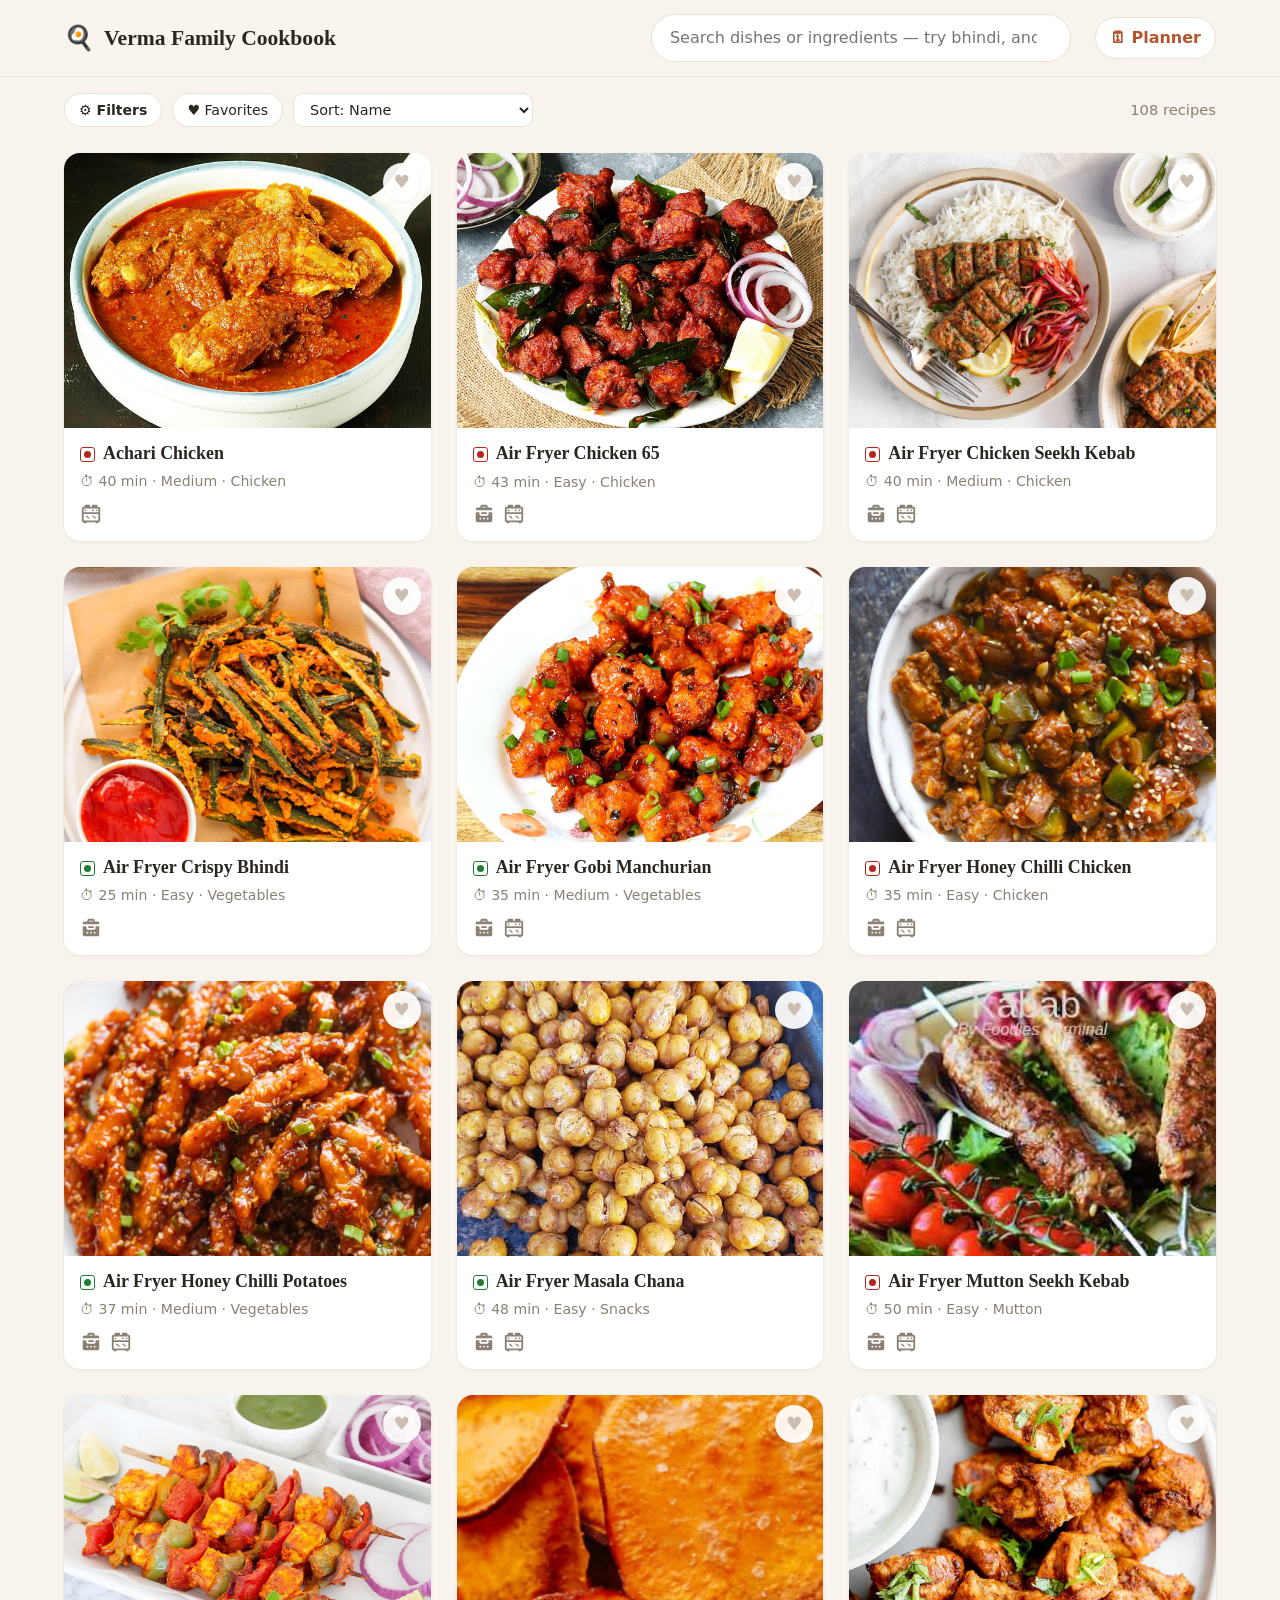
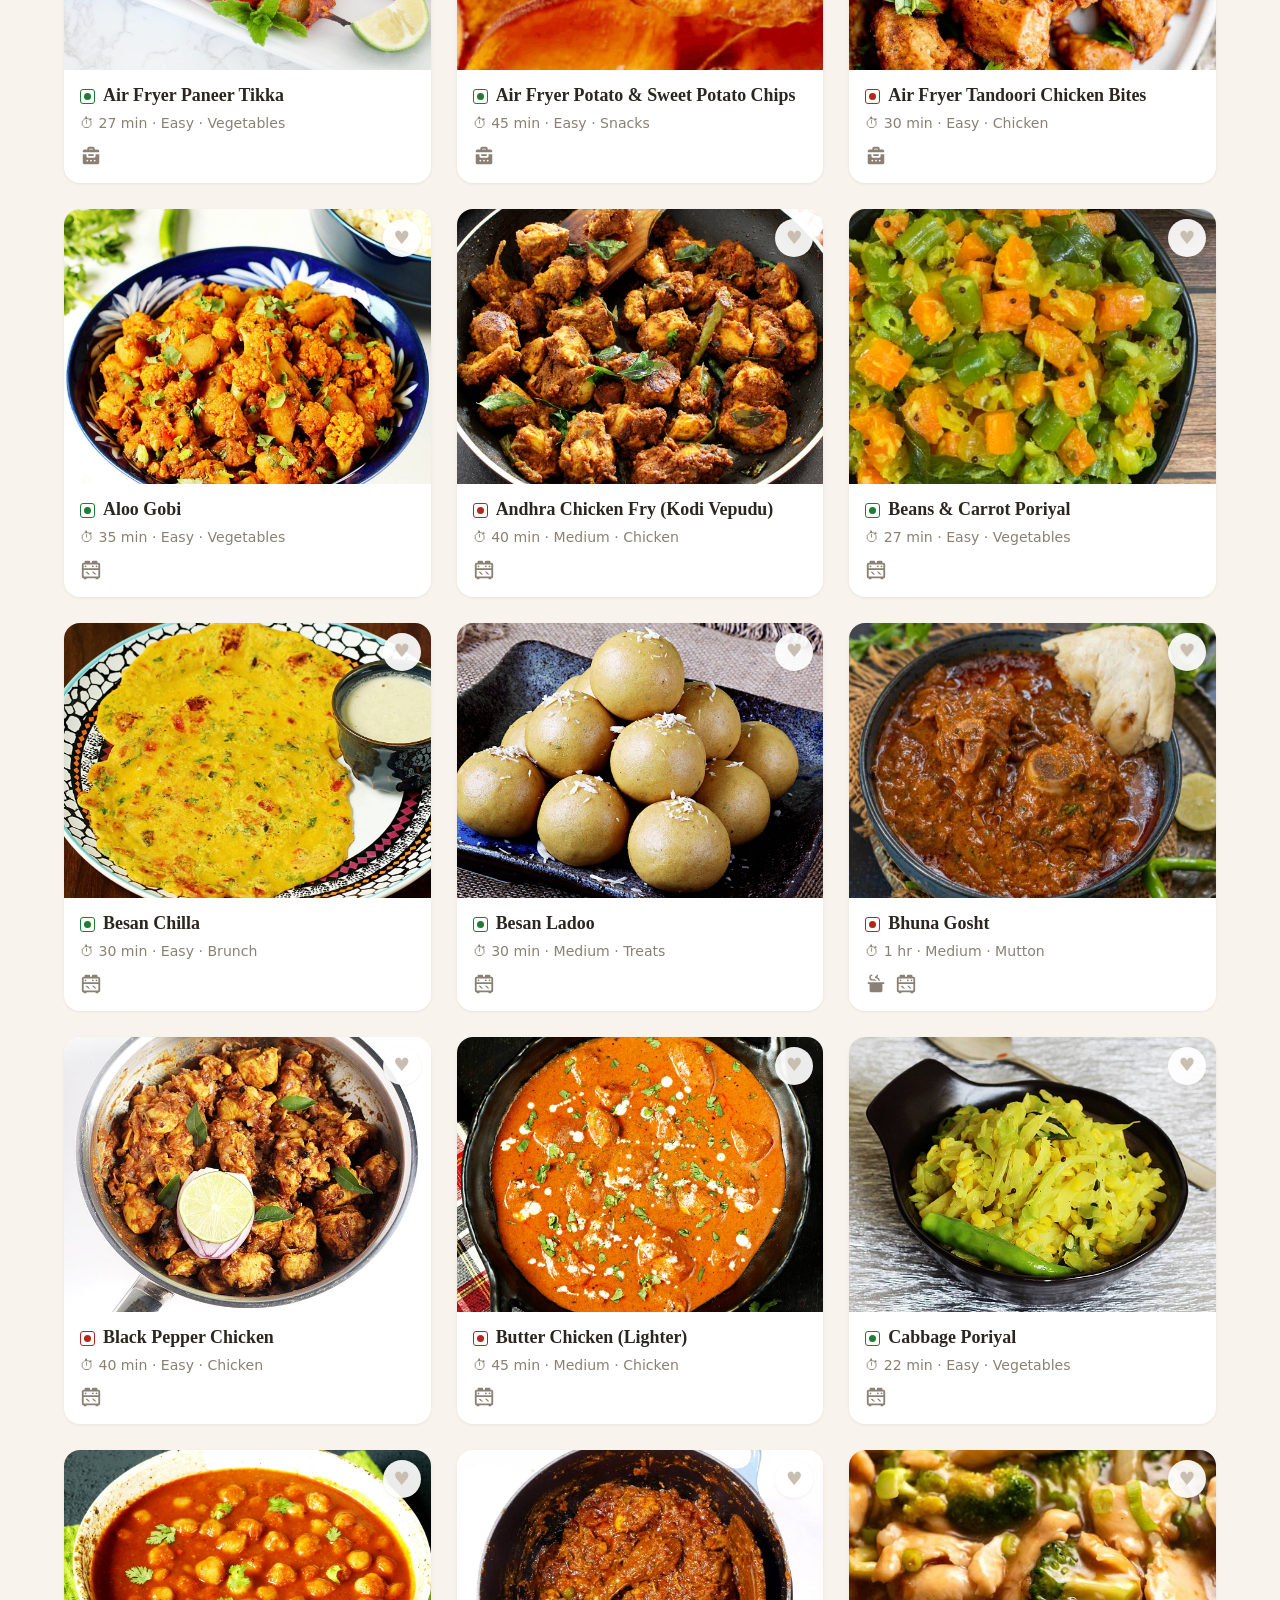
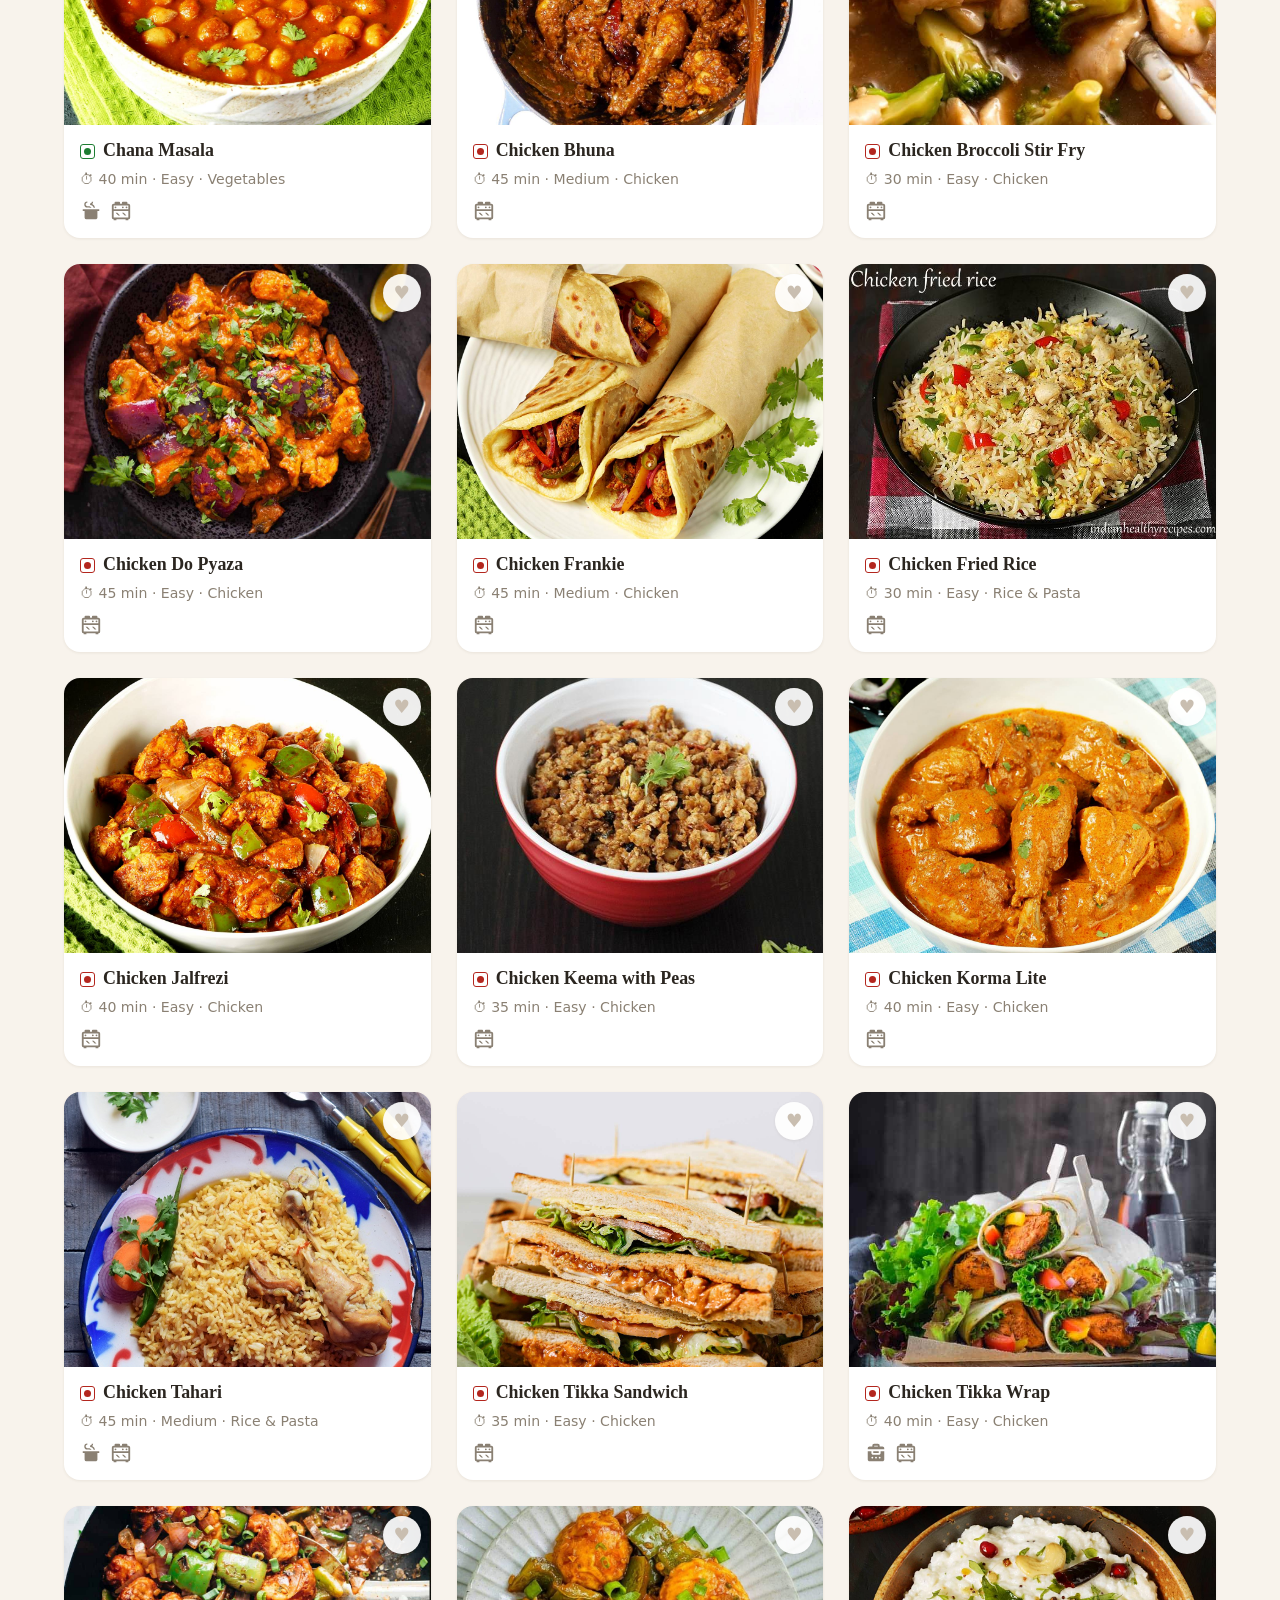
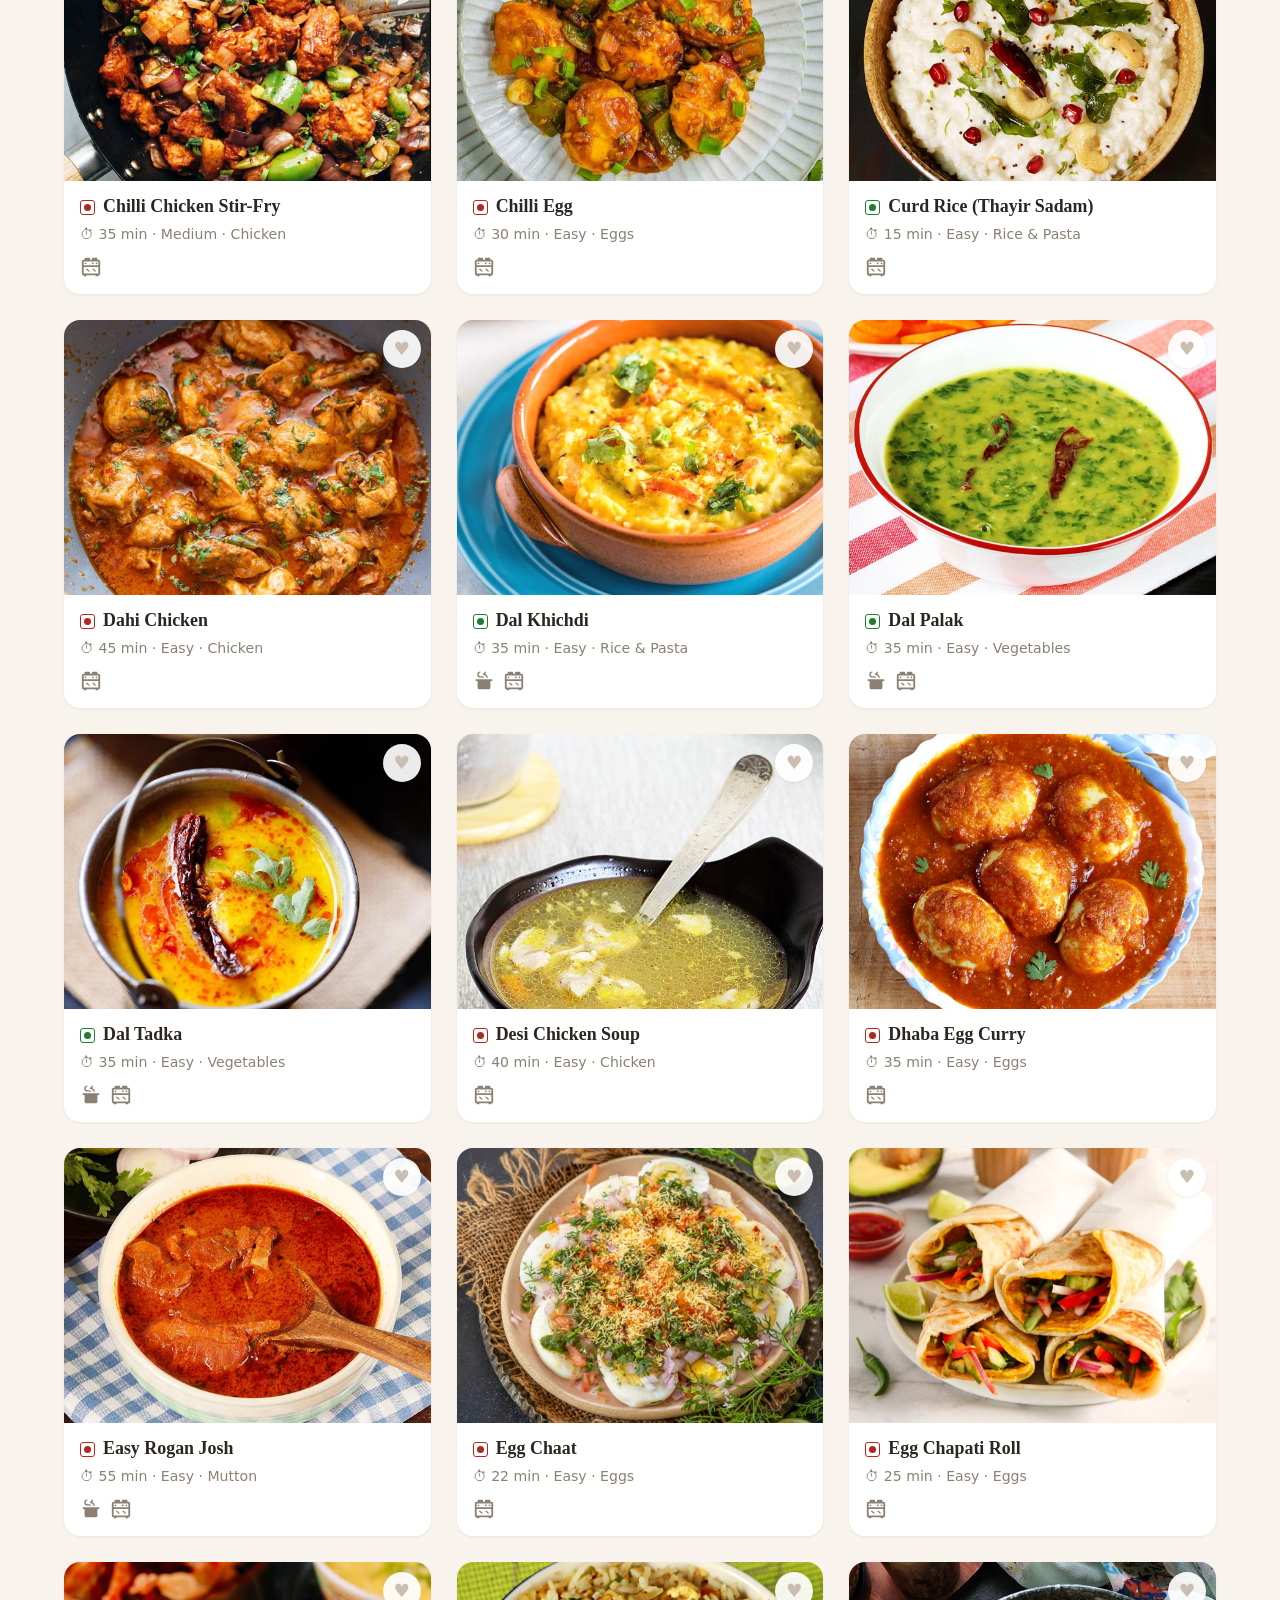
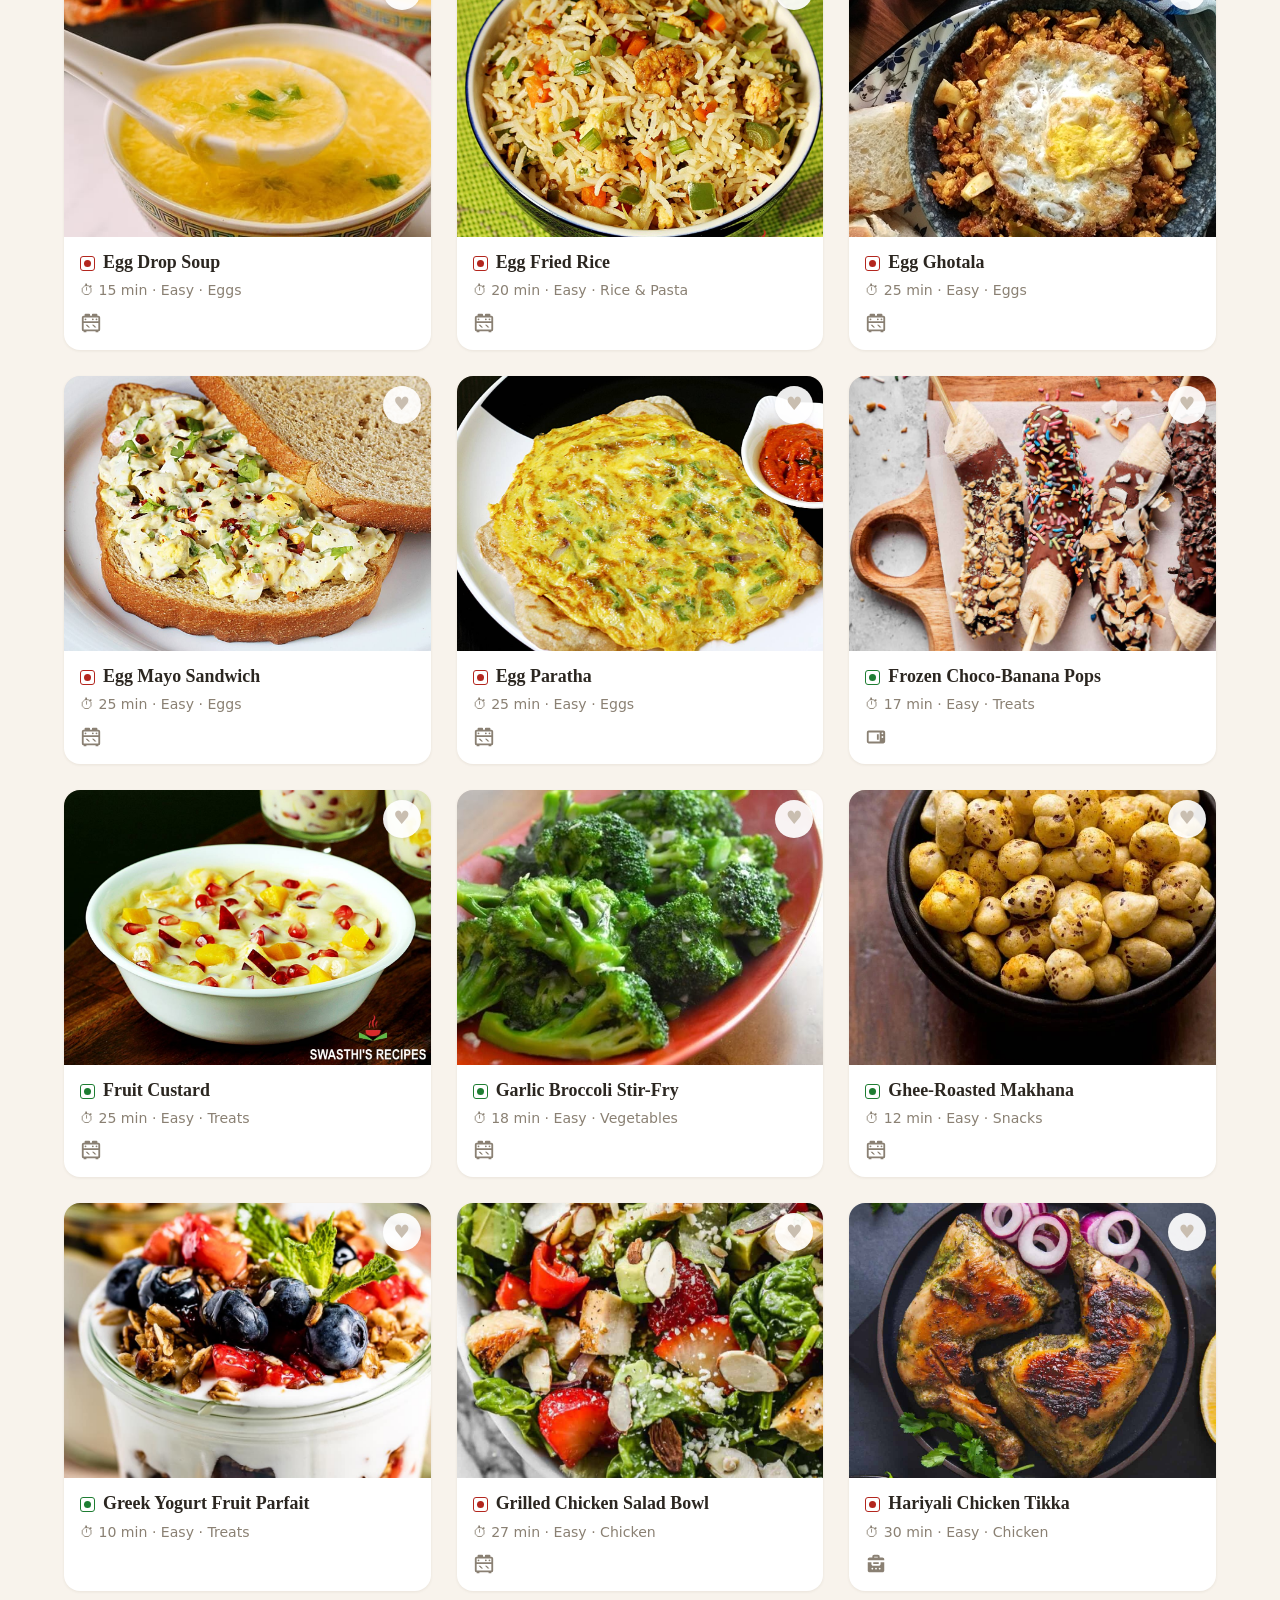
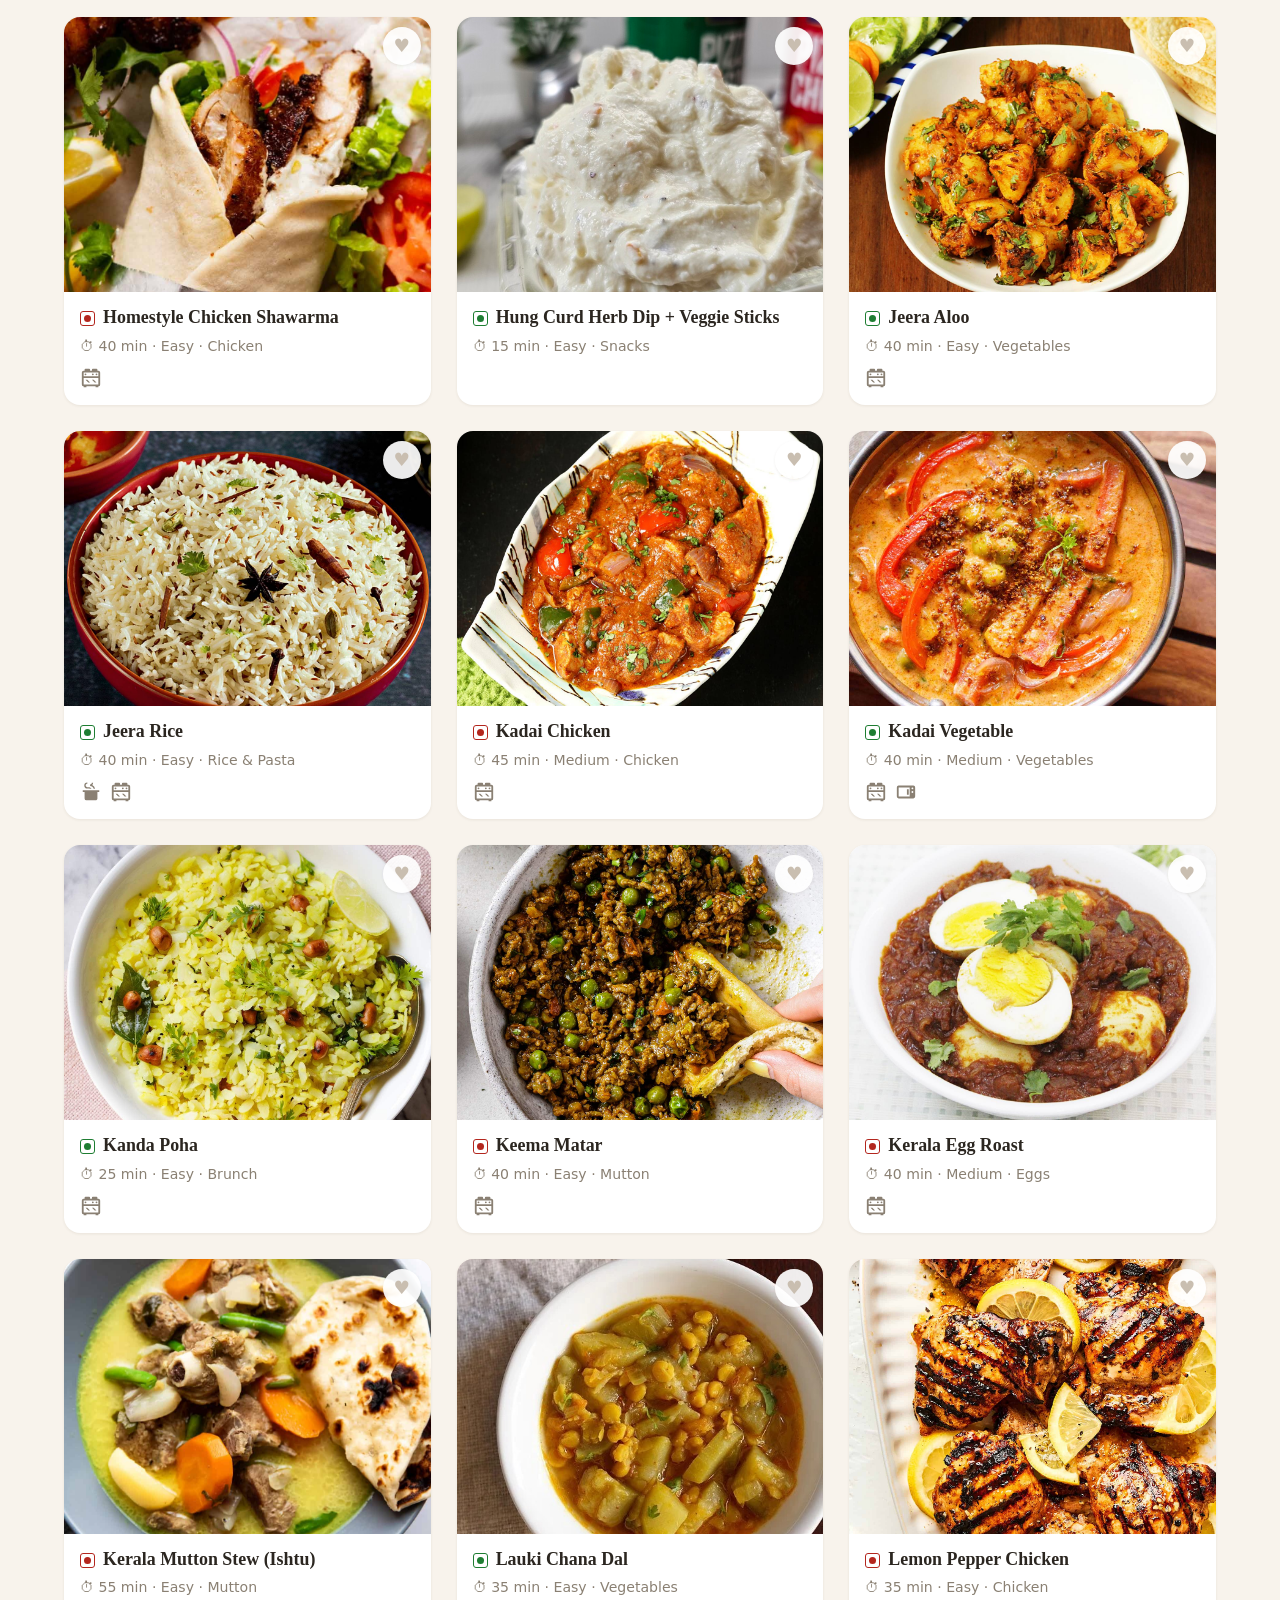
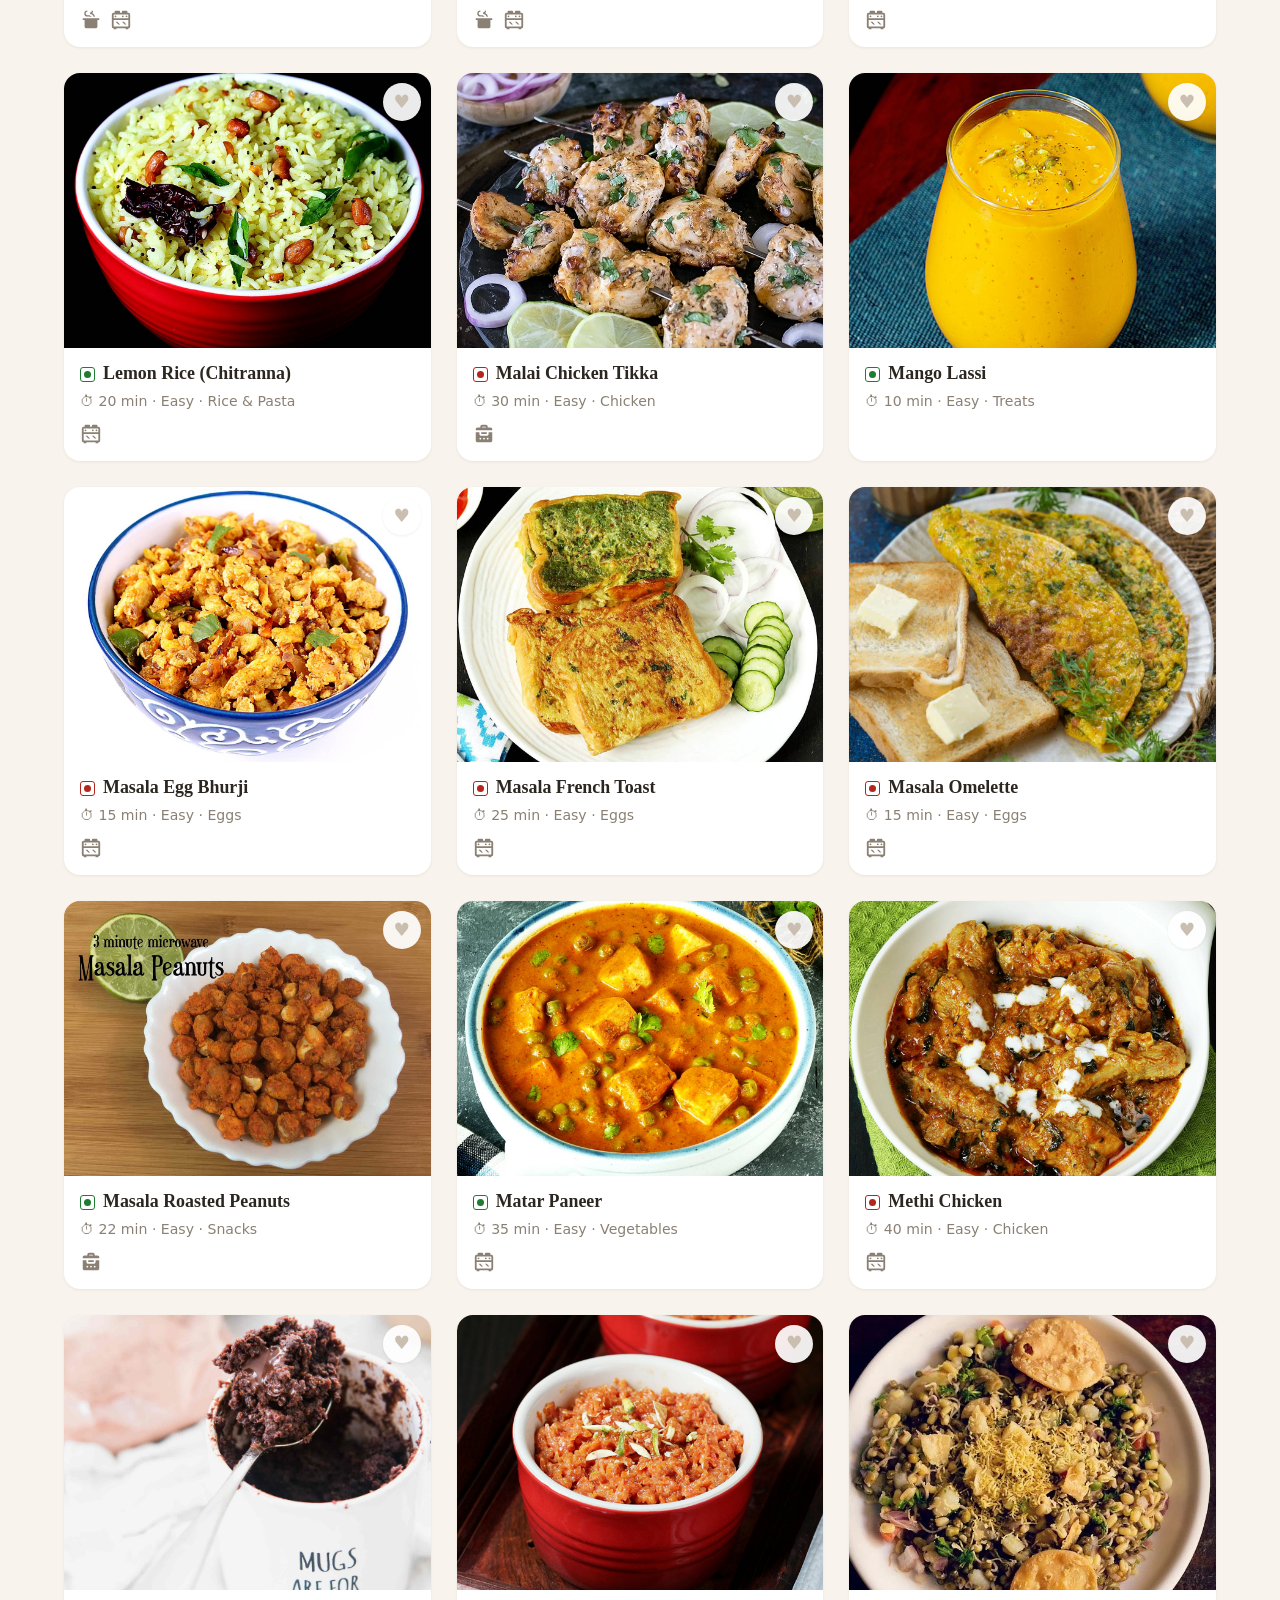
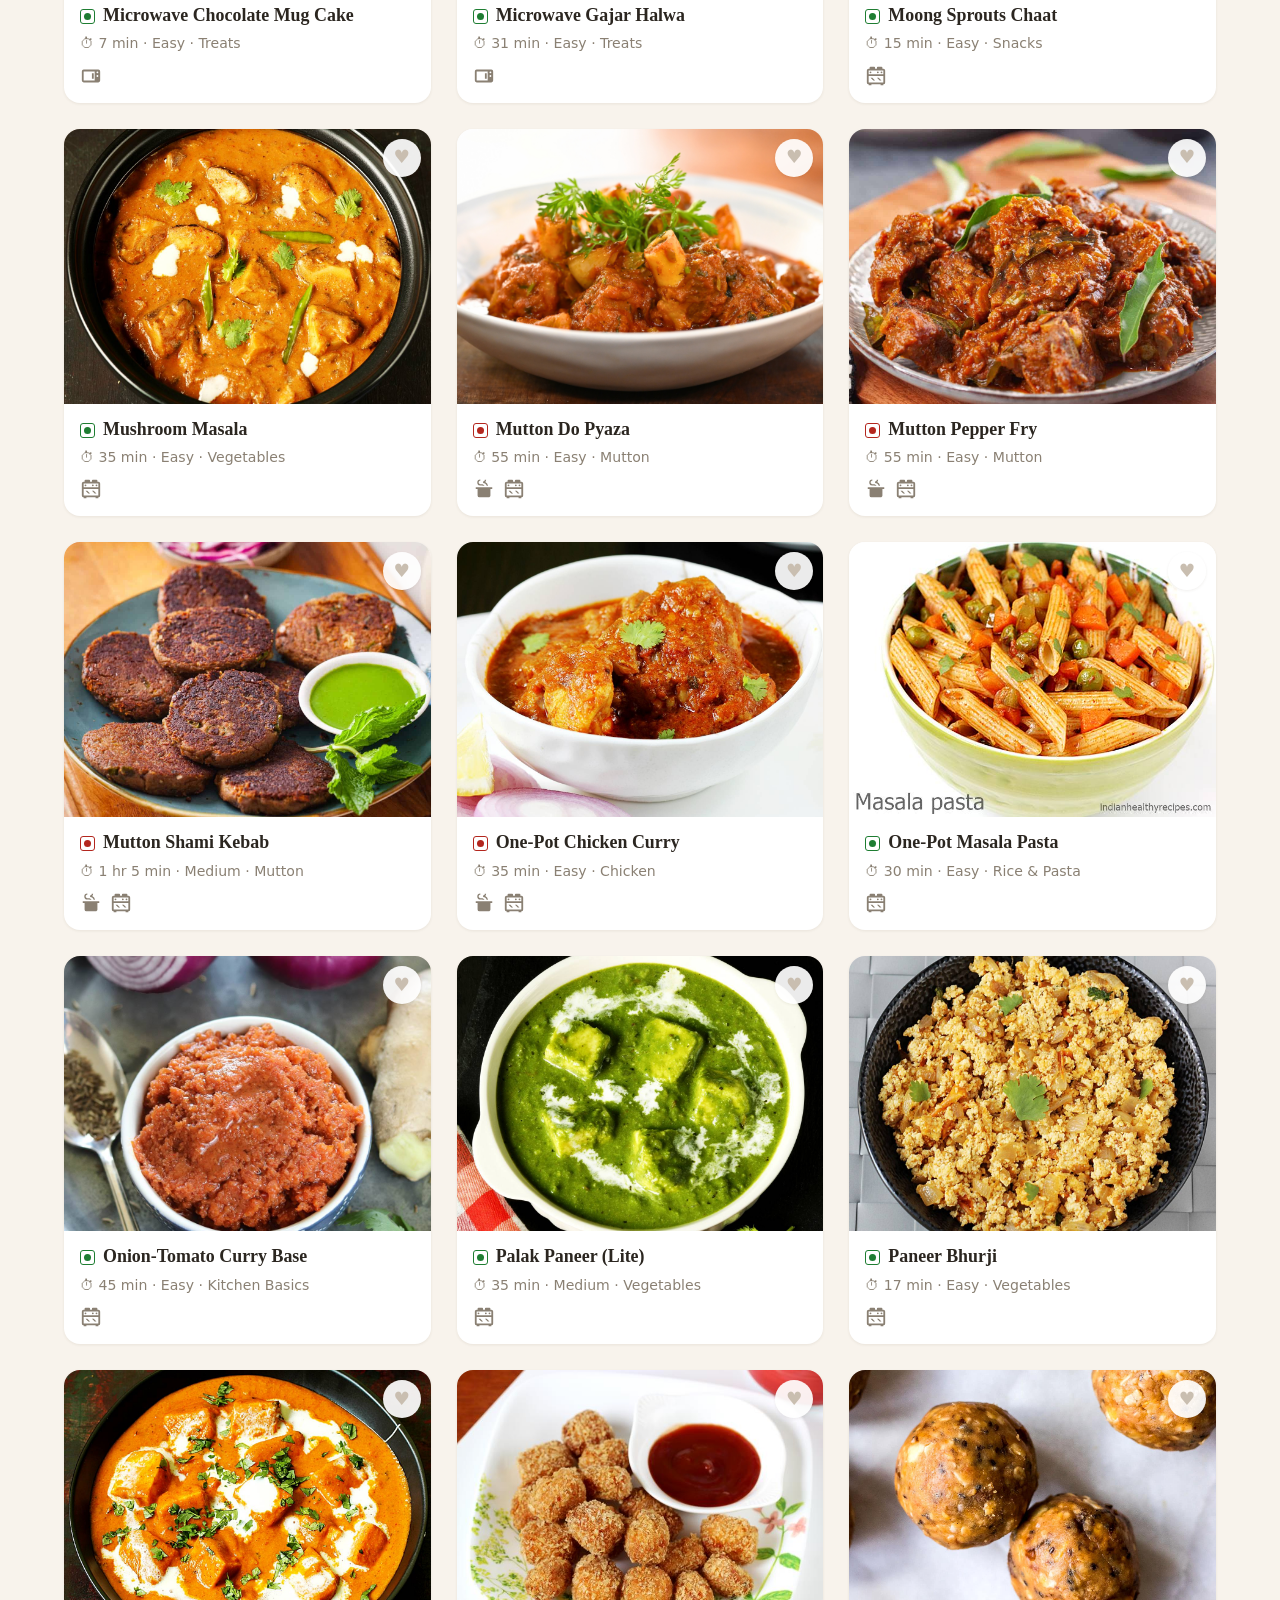
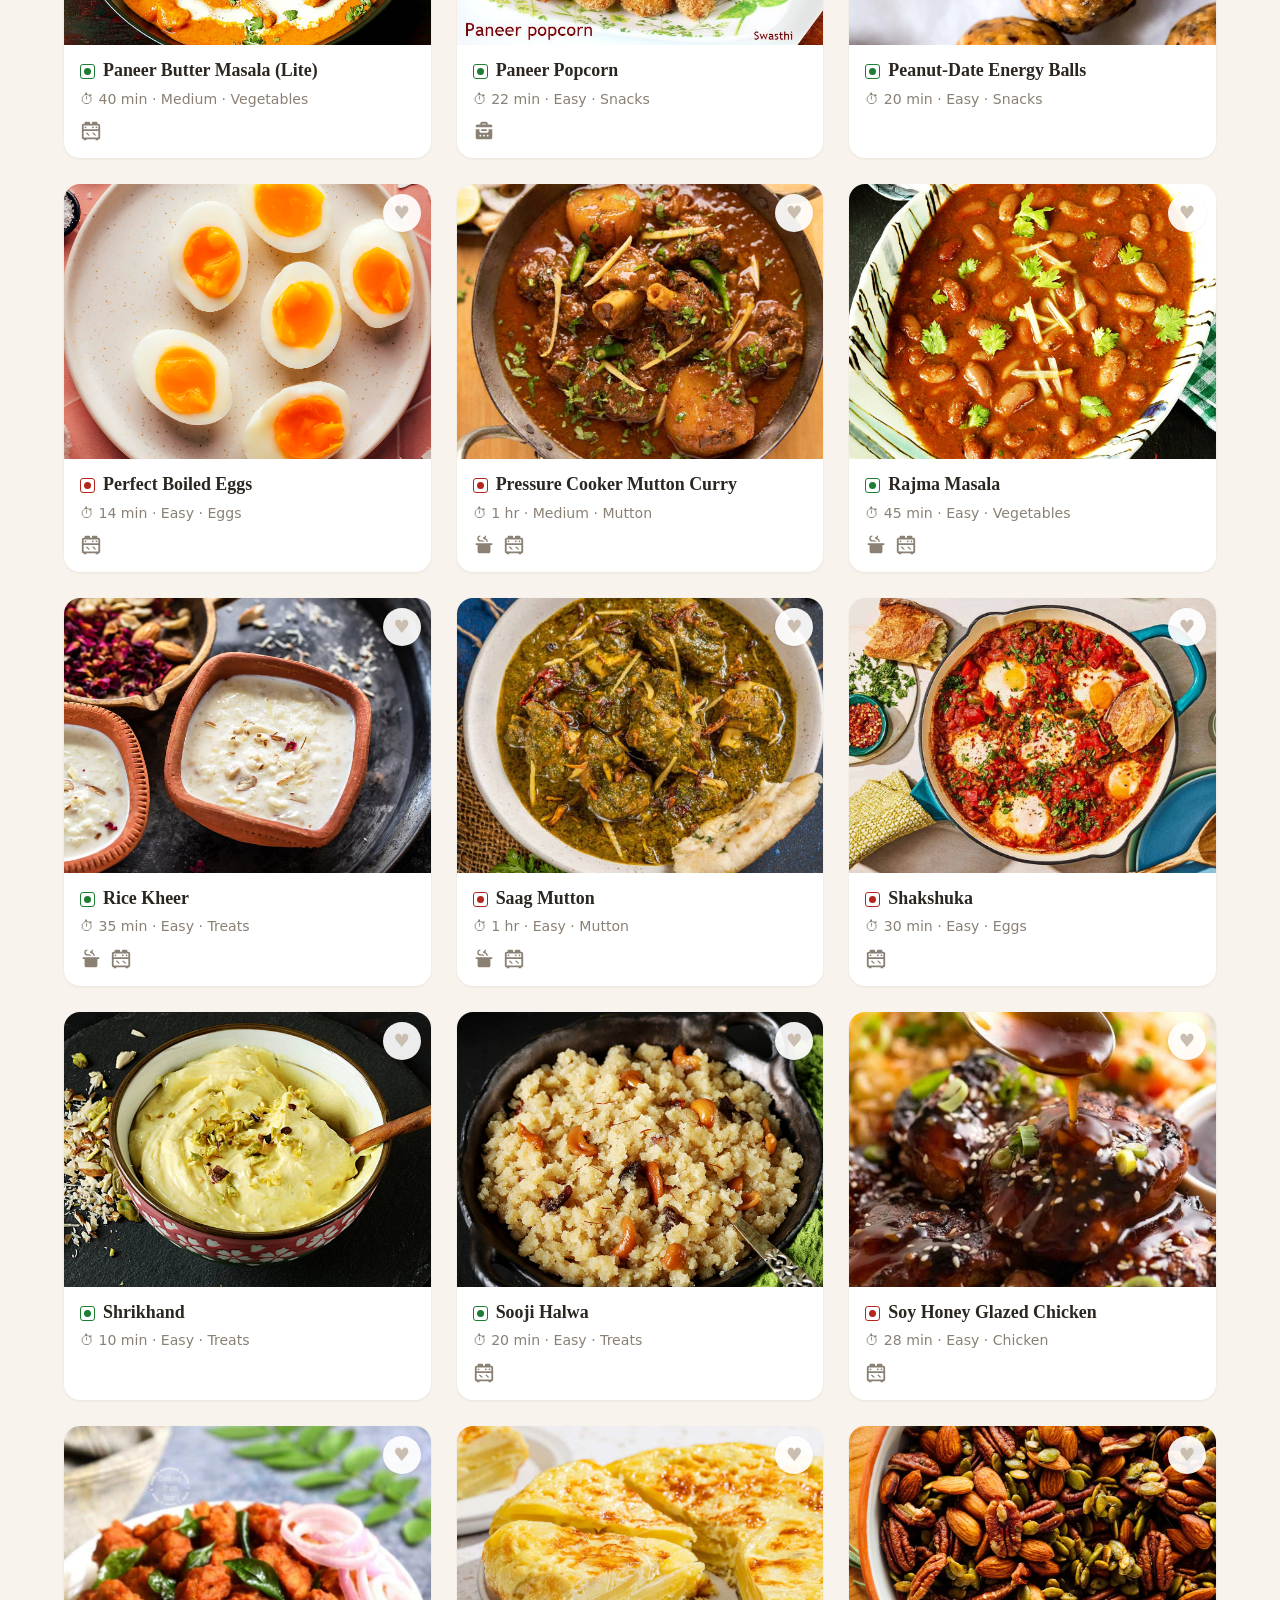
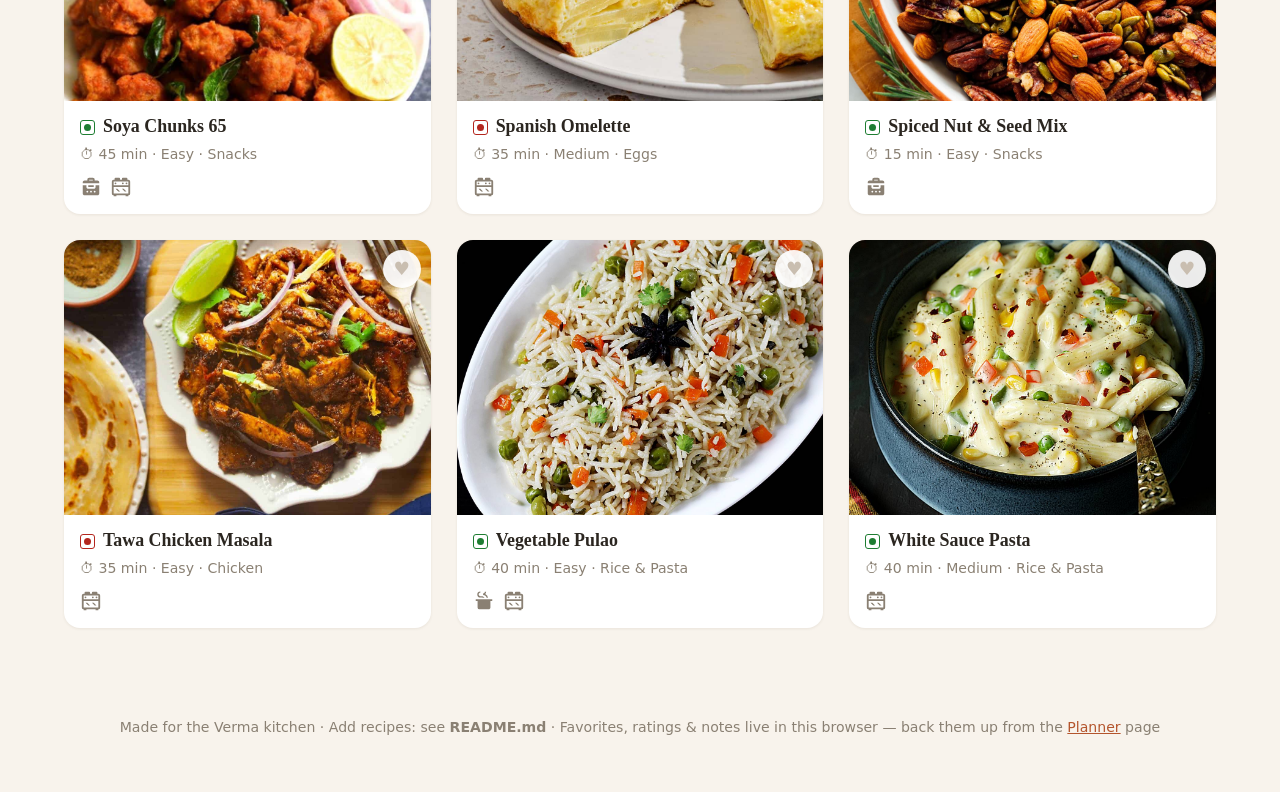
==== index.html @ df18ee06 "Initial commit" ====
<!DOCTYPE html>
<html lang="en">
<head>
<meta charset="utf-8">
<meta name="viewport" content="width=device-width, initial-scale=1">
<title>Verma Family Cookbook</title>
<link rel="icon" type="image/svg+xml" href="images/favicon.svg">
<link rel="stylesheet" href="css/style.css">
</head>
<body>

<header class="site-header">
  <div class="header-inner container">
    <a class="brand" href="index.html"><span class="brand-mark">🍳</span><span>Verma Family Cookbook</span></a>
    <div class="search-wrap">
      <input id="search" type="search" placeholder="Search dishes or ingredients — try bhindi, anda, paneer…" autocomplete="off" aria-label="Search recipes and ingredients">
    </div>
    <a class="nav-link" href="planner.html">🗓 Planner</a>
  </div>
</header>

<main class="container">
  <div class="toolbar">
    <button id="filter-toggle" class="chip filter-toggle" aria-expanded="false">⚙ Filters<span id="filter-badge" class="badge" hidden></span></button>
    <label class="fav-only chip"><input type="checkbox" id="fav-only"> ♥ Favorites</label>
    <select id="sort" aria-label="Sort recipes">
      <option value="name">Sort: Name</option>
      <option value="time">Sort: Quickest first</option>
      <option value="rating">Sort: My rating</option>
      <option value="rotation">Sort: Not cooked in a while</option>
    </select>
    <p id="result-count" class="result-count"></p>
  </div>

  <section id="filters" class="filters" aria-label="Filters" hidden></section>

  <section id="grid" class="grid" aria-live="polite"></section>
  <p id="empty" class="empty" hidden>No recipes match. <button id="clear-filters" class="link-btn">Clear everything</button></p>
</main>

<footer class="site-footer container">
  <p>Made for the Verma kitchen · Add recipes: see <strong>README.md</strong> · Favorites, ratings &amp; notes live in this browser — back them up from the <a href="planner.html">Planner</a> page</p>
</footer>

<script src="js/util.js"></script>
<script src="js/store.js"></script>
<script src="recipes/manifest.js"></script>
<script src="js/loader.js"></script>
<script src="js/app.js"></script>
</body>
</html>
---- css/style.css ----
/* ============ Verma Family Cookbook ============ */
:root {
  --bg: #f8f3ec;
  --surface: #ffffff;
  --ink: #2b2620;
  --muted: #8a8073;
  --accent: #b4552d;
  --accent-dark: #93441f;
  --accent-soft: #f6e4d8;
  --border: #e9e1d5;
  --veg: #1e7d32;
  --nonveg: #b3261e;
  --gold: #e8a33d;
  --radius: 16px;
  --shadow: 0 1px 3px rgba(60, 45, 25, 0.08);
  --shadow-lift: 0 10px 24px rgba(60, 45, 25, 0.14);
  --serif: Georgia, "Times New Roman", serif;
  --sans: "Segoe UI", system-ui, -apple-system, sans-serif;
}

* { box-sizing: border-box; }
[hidden] { display: none !important; }
html { scroll-behavior: smooth; }
body {
  margin: 0;
  background: var(--bg);
  color: var(--ink);
  font-family: var(--sans);
  font-size: 16px;
  line-height: 1.6;
}
img { max-width: 100%; display: block; }
a { color: var(--accent); }
button { font: inherit; cursor: pointer; }
h1, h2, h3 { font-family: var(--serif); line-height: 1.25; margin: 0; }

.container { max-width: 1200px; margin: 0 auto; padding: 0 24px; }

/* ---------- Header ---------- */
.site-header {
  position: sticky; top: 0; z-index: 20;
  background: rgba(248, 243, 236, 0.94);
  backdrop-filter: blur(6px);
  border-bottom: 1px solid var(--border);
}
.header-inner {
  display: flex; align-items: center; gap: 24px;
  padding-top: 14px; padding-bottom: 14px;
}
.brand {
  display: flex; align-items: center; gap: 10px;
  font-family: var(--serif); font-size: 1.35rem; font-weight: 700;
  color: var(--ink); text-decoration: none; white-space: nowrap;
}
.brand-mark { font-size: 1.5rem; }
.search-wrap { flex: 1; display: flex; justify-content: flex-end; }
#search {
  width: min(420px, 100%);
  padding: 10px 18px;
  border: 1px solid var(--border);
  border-radius: 999px;
  background: var(--surface);
  font: inherit; color: var(--ink);
}
#search:focus { outline: 2px solid var(--accent); outline-offset: 1px; border-color: transparent; }
.back-link { text-decoration: none; font-weight: 600; }
.back-link:hover { text-decoration: underline; }
.header-links { margin-left: auto; display: flex; align-items: center; gap: 18px; }
.nav-link {
  text-decoration: none; font-weight: 600; white-space: nowrap;
  padding: 7px 14px; border: 1px solid var(--border); border-radius: 999px; background: var(--surface);
}
.nav-link:hover { border-color: var(--accent); }

/* ---------- Filters ---------- */
.filters { display: grid; gap: 12px; }
.filter-group { display: flex; align-items: baseline; gap: 12px; flex-wrap: wrap; }
.filter-label {
  min-width: 84px;
  font-size: 0.78rem; font-weight: 700; letter-spacing: 0.06em;
  text-transform: uppercase; color: var(--muted);
}
.chips { display: flex; flex-wrap: wrap; gap: 8px; }
.chip {
  display: inline-flex; align-items: center; gap: 6px;
  padding: 5px 14px;
  border: 1px solid var(--border);
  border-radius: 999px;
  background: var(--surface);
  color: var(--ink);
  font-size: 0.88rem;
  transition: background 0.15s, border-color 0.15s;
  user-select: none;
}
.chip:hover { border-color: var(--accent); }
.chip.active, .fav-only:has(input:checked) {
  background: var(--accent); border-color: var(--accent); color: #fff;
}
.chip:focus-visible { outline: 2px solid var(--accent-dark); outline-offset: 2px; }
.filters-clear { margin-left: 96px; }
.link-btn {
  background: none; border: none; padding: 0;
  color: var(--accent); font-weight: 600; text-decoration: underline;
}

/* ---------- Toolbar ---------- */
.toolbar {
  display: flex; align-items: center;
  gap: 10px; flex-wrap: wrap;
  padding: 16px 0 8px;
}
.result-count { margin: 0 0 0 auto; color: var(--muted); font-size: 0.92rem; }
.filter-toggle { font-weight: 600; }
.badge {
  display: inline-flex; align-items: center; justify-content: center;
  min-width: 20px; height: 20px; padding: 0 6px; margin-left: 7px;
  border-radius: 999px; background: var(--accent); color: #fff;
  font-size: 0.75rem; font-weight: 700;
}
.chip.filter-toggle .badge { background: #fff; color: var(--accent); }
.filters { background: var(--surface); border: 1px solid var(--border); border-radius: var(--radius); padding: 16px 18px 10px; margin-bottom: 6px; }
.fav-only { cursor: pointer; }
.fav-only input { position: absolute; opacity: 0; pointer-events: none; }
#sort {
  padding: 7px 12px;
  border: 1px solid var(--border); border-radius: 10px;
  background: var(--surface); color: var(--ink); font: inherit; font-size: 0.9rem;
}

/* ---------- Recipe grid ---------- */
.grid {
  display: grid;
  grid-template-columns: repeat(auto-fill, minmax(270px, 1fr));
  gap: 26px;
  padding: 18px 0 48px;
}
.card {
  position: relative;
  background: var(--surface);
  border-radius: var(--radius);
  box-shadow: var(--shadow);
  overflow: hidden;
  transition: transform 0.18s ease, box-shadow 0.18s ease;
}
.card:hover { transform: translateY(-4px); box-shadow: var(--shadow-lift); }
.card-link { color: inherit; text-decoration: none; display: block; }
.card-media { aspect-ratio: 4 / 3; background: var(--accent-soft); }
.card-media img { width: 100%; height: 100%; object-fit: cover; }
.card-body { padding: 14px 16px 16px; }
.card-top { display: flex; align-items: flex-start; gap: 8px; }
.card-top h3 { font-size: 1.12rem; }
.card-meta { margin: 6px 0 0; color: var(--muted); font-size: 0.88rem; }
.card-stars { margin: 4px 0 0; color: var(--gold); font-size: 0.95rem; letter-spacing: 2px; }
.card-equip { margin: 10px 0 0; display: flex; gap: 8px; align-items: center; color: var(--muted); }

.equip { display: inline-flex; width: 22px; height: 22px; }
.equip svg { width: 100%; height: 100%; }
.equip-text {
  width: auto; height: auto;
  font-size: 0.75rem; border: 1px solid var(--border);
  border-radius: 999px; padding: 1px 8px;
}

/* veg / non-veg marker (Indian convention: square with a dot) */
.diet {
  flex: none;
  width: 15px; height: 15px; margin-top: 5px;
  border: 1.6px solid var(--veg); border-radius: 3px;
  display: inline-flex; align-items: center; justify-content: center;
}
.diet::after { content: ""; width: 7px; height: 7px; border-radius: 50%; background: var(--veg); }
.diet.nonveg { border-color: var(--nonveg); }
.diet.nonveg::after { background: var(--nonveg); }

.fav-btn {
  position: absolute; top: 10px; right: 10px;
  width: 38px; height: 38px;
  border: none; border-radius: 50%;
  background: rgba(255, 255, 255, 0.92);
  box-shadow: var(--shadow);
  color: #c9beb0; font-size: 1.15rem; line-height: 1;
  transition: transform 0.12s, color 0.12s;
}
.fav-btn:hover { transform: scale(1.12); color: var(--nonveg); }
.fav-btn.active { color: var(--nonveg); }

.empty { text-align: center; color: var(--muted); padding: 60px 0; font-size: 1.05rem; }

/* ---------- Recipe page ---------- */
.recipe-page { padding-top: 30px; padding-bottom: 60px; }

.recipe-hero {
  display: grid; grid-template-columns: minmax(0, 5fr) minmax(0, 4fr);
  gap: 34px; align-items: start;
}
.recipe-hero-media {
  border-radius: var(--radius); overflow: hidden;
  box-shadow: var(--shadow-lift); aspect-ratio: 4 / 3; background: var(--accent-soft);
}
.recipe-hero-media img { width: 100%; height: 100%; object-fit: cover; }

.recipe-head .crumbs { color: var(--muted); font-size: 0.85rem; text-transform: uppercase; letter-spacing: 0.08em; margin: 0 0 8px; }
.recipe-title-row { display: flex; align-items: flex-start; gap: 12px; }
.recipe-title-row h1 { font-size: 2rem; flex: 1; }
.recipe-title-row .diet { margin-top: 12px; }
.recipe-head .desc { color: var(--muted); margin: 12px 0 0; font-size: 1.02rem; }

.recipe-actions { display: flex; align-items: center; gap: 18px; margin-top: 18px; flex-wrap: wrap; }
.fav-toggle {
  display: inline-flex; align-items: center; gap: 8px;
  padding: 8px 18px;
  border: 1px solid var(--border); border-radius: 999px;
  background: var(--surface); font-weight: 600;
}
.fav-toggle.active { background: var(--accent); border-color: var(--accent); color: #fff; }
.rate-box { display: flex; align-items: center; gap: 6px; }
.rate-box .rate-label { color: var(--muted); font-size: 0.9rem; }
.star-btn {
  background: none; border: none; padding: 2px;
  font-size: 1.5rem; color: #d8cfc0; transition: color 0.1s, transform 0.1s;
}
.star-btn.filled { color: var(--gold); }
.star-btn:hover { transform: scale(1.15); }

.stat-grid {
  display: grid; grid-template-columns: repeat(auto-fill, minmax(110px, 1fr));
  gap: 10px; margin-top: 22px;
}
.stat {
  background: var(--surface); border: 1px solid var(--border);
  border-radius: 12px; padding: 10px 12px;
}
.stat .k { font-size: 0.72rem; font-weight: 700; letter-spacing: 0.06em; text-transform: uppercase; color: var(--muted); }
.stat .v { font-weight: 600; margin-top: 2px; }
.stat .v.gold { color: var(--gold); letter-spacing: 1px; }

.equip-row { display: flex; gap: 10px; align-items: center; margin-top: 16px; color: var(--muted); flex-wrap: wrap; }
.equip-row .equip { width: 26px; height: 26px; }
.equip-row .equip-name { font-size: 0.9rem; margin-right: 8px; }

/* recipe body sections */
.recipe-body { max-width: 780px; margin-top: 44px; }
.recipe-section { margin-bottom: 38px; }
.recipe-section h2 {
  font-size: 1.35rem; margin-bottom: 14px; padding-bottom: 8px;
  border-bottom: 3px solid var(--accent-soft);
  display: inline-block;
}
.recipe-section ul { margin: 0; padding-left: 22px; }
.recipe-section li { margin-bottom: 7px; }

.steps { list-style: none; margin: 0; padding: 0; counter-reset: step; }
.steps li {
  counter-increment: step;
  position: relative;
  padding: 0 0 18px 52px;
  margin: 0;
}
.steps li::before {
  content: counter(step);
  position: absolute; left: 0; top: 0;
  width: 34px; height: 34px;
  border-radius: 50%;
  background: var(--accent-soft); color: var(--accent-dark);
  font-weight: 700; font-family: var(--serif);
  display: flex; align-items: center; justify-content: center;
}

.info-pair { display: grid; grid-template-columns: 1fr 1fr; gap: 20px; }
.info-card {
  background: var(--surface); border: 1px solid var(--border);
  border-radius: var(--radius); padding: 16px 20px;
}
.info-card h3 { font-size: 1.02rem; margin-bottom: 6px; }
.info-card p { margin: 0; color: var(--muted); font-size: 0.95rem; }

.chef-notes {
  background: var(--accent-soft); border-radius: var(--radius);
  padding: 16px 20px; font-size: 0.97rem;
}

/* personal notes */
#personal-note {
  width: 100%; min-height: 110px; resize: vertical;
  padding: 14px 16px;
  border: 1px solid var(--border); border-radius: var(--radius);
  background: #fffdf8; font: inherit; color: var(--ink);
}
#personal-note:focus { outline: 2px solid var(--accent); border-color: transparent; }
.note-hint { color: var(--muted); font-size: 0.85rem; margin-top: 6px; }
.note-hint .saved { color: var(--veg); font-weight: 600; opacity: 0; transition: opacity 0.3s; }
.note-hint .saved.show { opacity: 1; }

/* ---------- Footer ---------- */
.site-footer { padding: 26px 24px 40px; color: var(--muted); font-size: 0.88rem; text-align: center; }

/* ---------- Recipe page: cooked + plan rows ---------- */
.cooked-info { color: var(--muted); font-size: 0.9rem; }
.fav-toggle#cooked-btn.active { background: var(--veg); border-color: var(--veg); color: #fff; }
.plan-row { align-items: center; }
.plan-label { color: var(--muted); font-size: 0.9rem; }
#plan-day {
  padding: 8px 12px; border: 1px solid var(--border); border-radius: 10px;
  background: var(--surface); color: var(--ink); font: inherit; font-size: 0.9rem;
}
.plan-link { font-weight: 600; text-decoration: none; }
.plan-link:hover { text-decoration: underline; }

/* ---------- Planner page ---------- */
.planner-page { padding-top: 26px; padding-bottom: 60px; }
.planner-head { display: flex; align-items: baseline; justify-content: space-between; gap: 16px; }
.planner-head h1 { font-size: 1.7rem; }
.board {
  display: grid; grid-template-columns: repeat(7, 1fr);
  gap: 12px; margin-top: 18px;
}
.day-col {
  background: var(--surface); border: 1px solid var(--border);
  border-radius: 12px; padding: 10px; display: flex; flex-direction: column; min-height: 130px;
}
.day-name { font-family: var(--serif); font-weight: 700; margin-bottom: 8px; }
.day-list { list-style: none; margin: 0; padding: 0; flex: 1; }
.day-item {
  position: relative; background: var(--accent-soft); border-radius: 8px;
  padding: 7px 26px 7px 9px; margin-bottom: 7px; font-size: 0.86rem; line-height: 1.35;
}
.day-item a { color: var(--ink); text-decoration: none; font-weight: 600; display: block; }
.day-item a:hover { color: var(--accent-dark); }
.day-item-meta { display: block; color: var(--muted); font-size: 0.76rem; margin-top: 2px; }
.day-item .rm {
  position: absolute; top: 5px; right: 5px;
  background: none; border: none; color: var(--muted); font-size: 0.8rem; padding: 2px;
}
.day-item .rm:hover { color: var(--nonveg); }
.day-item.missing { color: var(--muted); font-style: italic; }
.day-add {
  border: 1px dashed var(--border); border-radius: 8px; background: none;
  color: var(--muted); padding: 7px; font-size: 0.85rem; margin-top: auto;
}
.day-add:hover { color: var(--accent); border-color: var(--accent); }

.shop-section, .data-section { margin-top: 44px; }
.shop-head { display: flex; align-items: baseline; justify-content: space-between; gap: 16px; flex-wrap: wrap; }
.shop-head h2, .data-section h2 { font-size: 1.35rem; }
.shop-actions { display: flex; align-items: center; gap: 14px; flex-wrap: wrap; }
.shop-list { list-style: none; margin: 14px 0 0; padding: 0; columns: 2; column-gap: 30px; }
.shop-list li {
  break-inside: avoid; background: var(--surface); border: 1px solid var(--border);
  border-radius: 10px; padding: 10px 14px; margin-bottom: 10px;
}
.shop-list label { display: flex; align-items: center; gap: 10px; cursor: pointer; font-weight: 600; }
.shop-list input { width: 17px; height: 17px; accent-color: var(--accent); }
.shop-list .shop-name { flex: 1; }
.shop-list li.ticked .shop-name { text-decoration: line-through; color: var(--muted); }
.shop-detail { color: var(--muted); font-size: 0.8rem; margin: 4px 0 0 27px; }
.data-note { color: var(--muted); font-size: 0.92rem; max-width: 640px; }
.saved-msg { color: var(--veg); font-weight: 600; }

/* recipe picker overlay */
.picker {
  position: fixed; inset: 0; z-index: 50;
  background: rgba(43, 38, 32, 0.45);
  display: flex; align-items: flex-start; justify-content: center; padding: 8vh 16px;
}
.picker[hidden] { display: none; }
.picker-box {
  background: var(--surface); border-radius: var(--radius); box-shadow: var(--shadow-lift);
  width: min(560px, 100%); max-height: 78vh; display: flex; flex-direction: column; padding: 16px;
}
.picker-head { display: flex; justify-content: space-between; align-items: center; margin-bottom: 10px; }
#picker-search {
  padding: 10px 14px; border: 1px solid var(--border); border-radius: 10px; font: inherit;
}
#picker-search:focus { outline: 2px solid var(--accent); }
#picker-list { list-style: none; margin: 10px 0 0; padding: 0; overflow-y: auto; }
#picker-list li {
  padding: 9px 10px; border-radius: 8px; cursor: pointer; font-weight: 600;
  display: flex; align-items: center; gap: 8px; flex-wrap: wrap;
}
#picker-list li:hover { background: var(--accent-soft); }
#picker-list li .day-item-meta { display: inline; margin-left: auto; font-weight: 400; }
#picker-list li .diet { margin-top: 0; }
#picker-list .empty-li { color: var(--muted); cursor: default; }
#picker-list .empty-li:hover { background: none; }

/* ---------- Responsive ---------- */
@media (max-width: 1000px) {
  .board { grid-template-columns: repeat(4, 1fr); }
}
@media (max-width: 900px) {
  .recipe-hero { grid-template-columns: 1fr; gap: 24px; }
  .filter-label { min-width: 100%; }
  .filters-clear { margin-left: 0; }
  .shop-list { columns: 1; }
}
@media (max-width: 640px) {
  .header-inner { flex-wrap: wrap; gap: 10px; }
  .search-wrap { order: 3; width: 100%; }
  #search { width: 100%; }
  .grid { grid-template-columns: 1fr 1fr; gap: 14px; }
  .card-body { padding: 10px 12px 12px; }
  .card-top h3 { font-size: 0.98rem; }
  .info-pair { grid-template-columns: 1fr; }
  .recipe-title-row h1 { font-size: 1.55rem; }
  .board { grid-template-columns: 1fr 1fr; }
  .day-col { min-height: 0; }
  .result-count { width: 100%; order: 5; }
  .chip { padding: 8px 15px; }
}
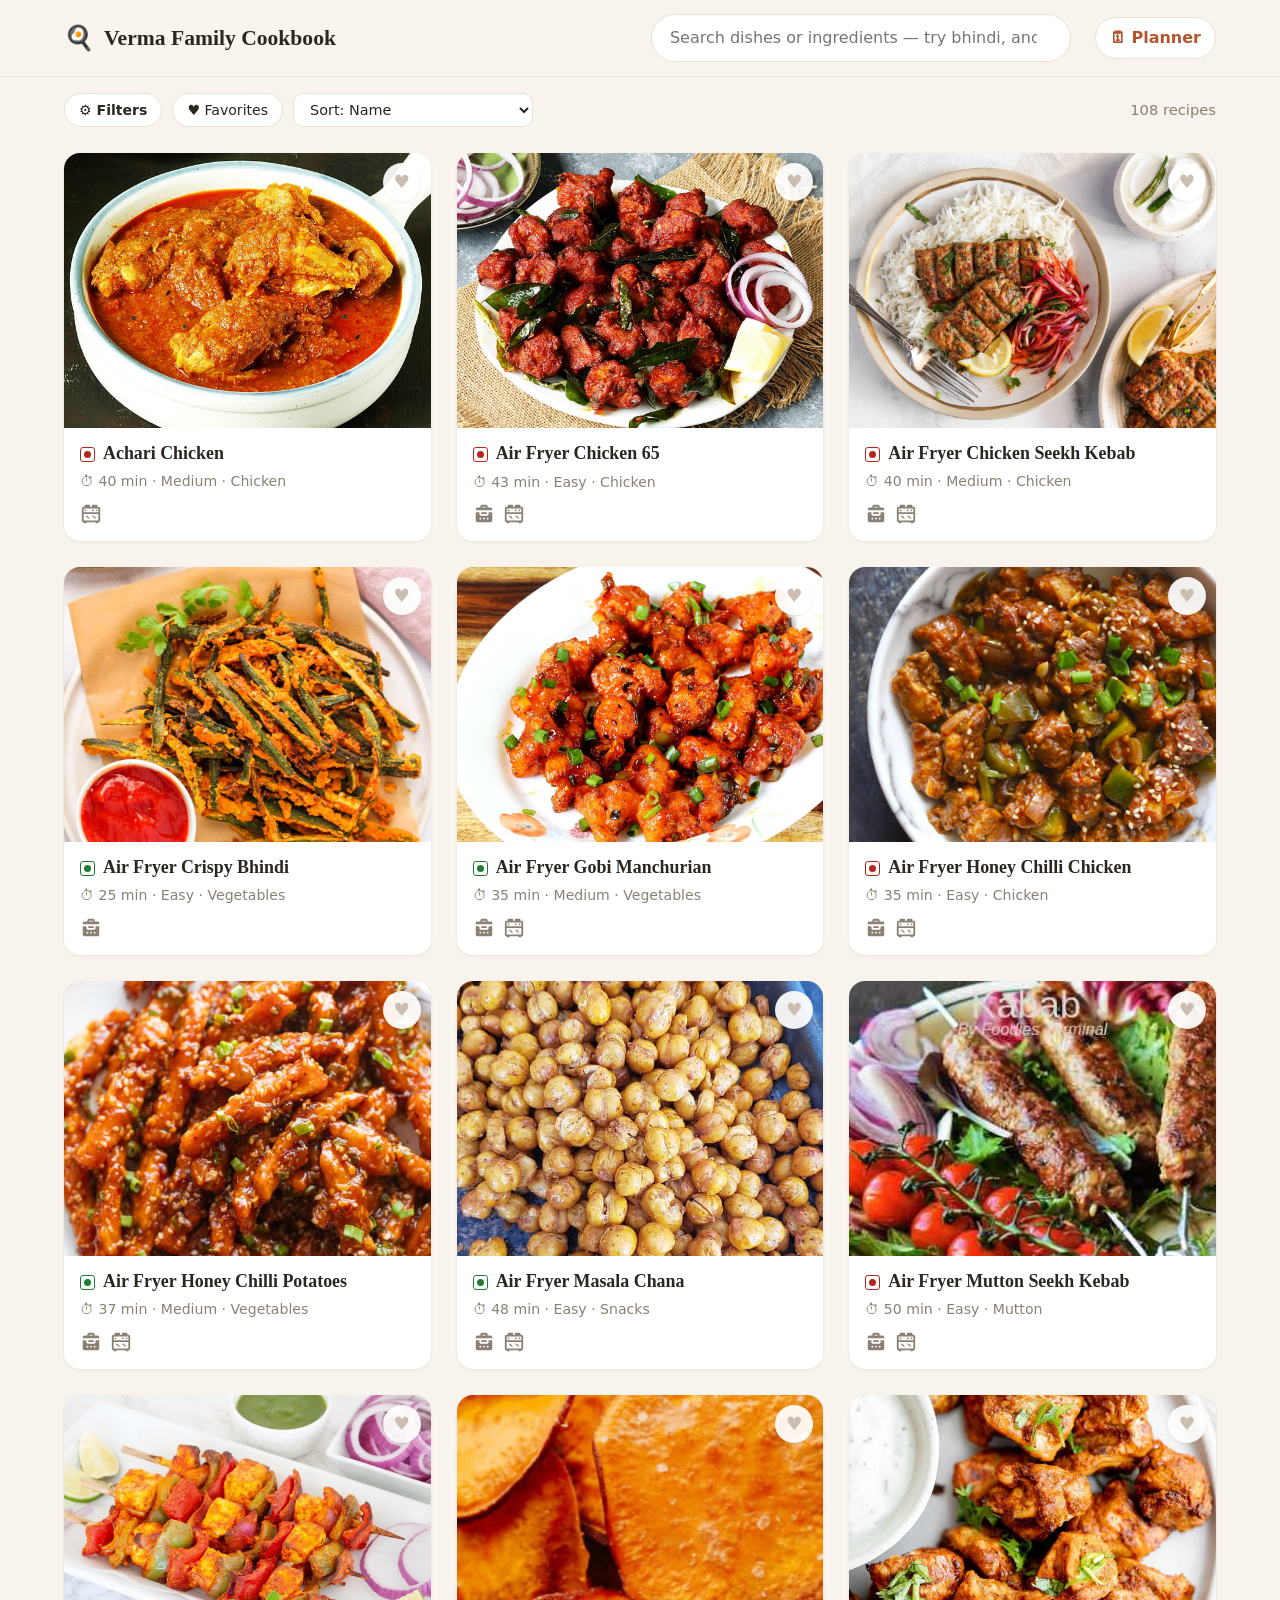
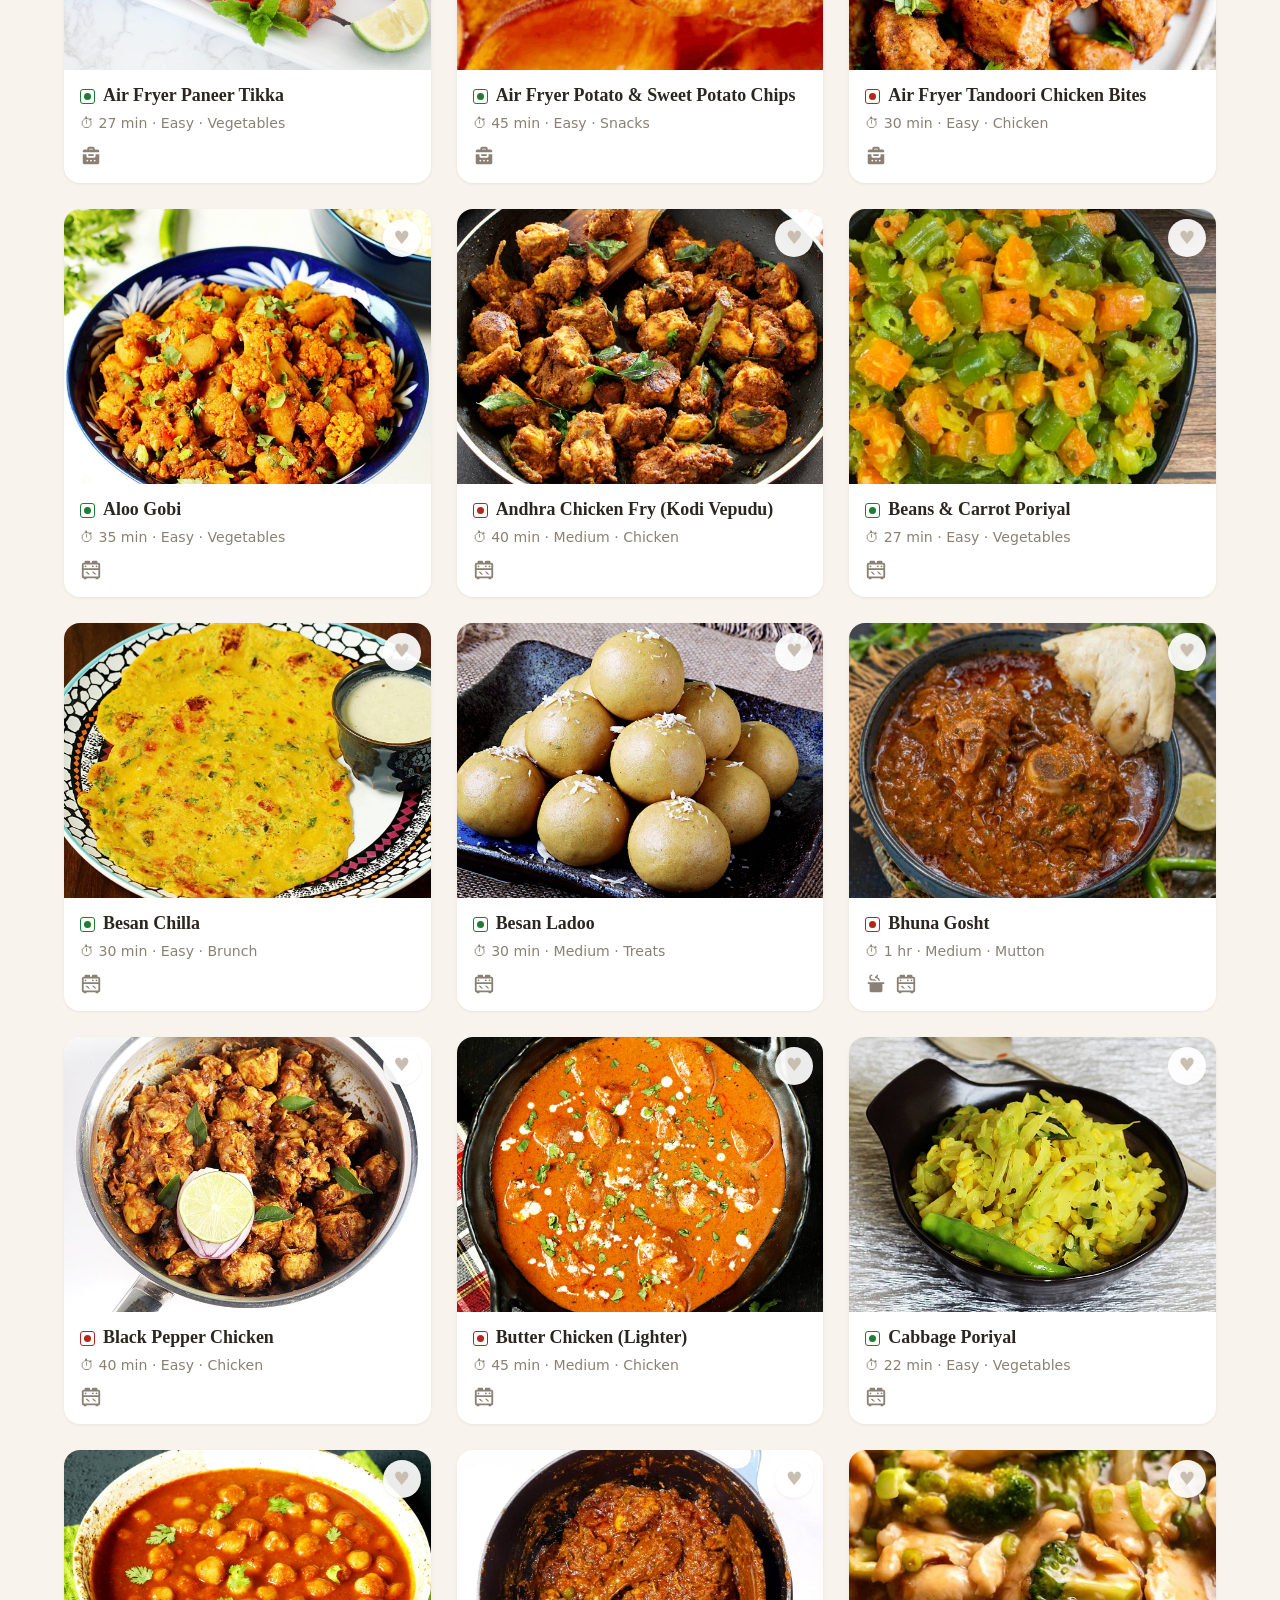
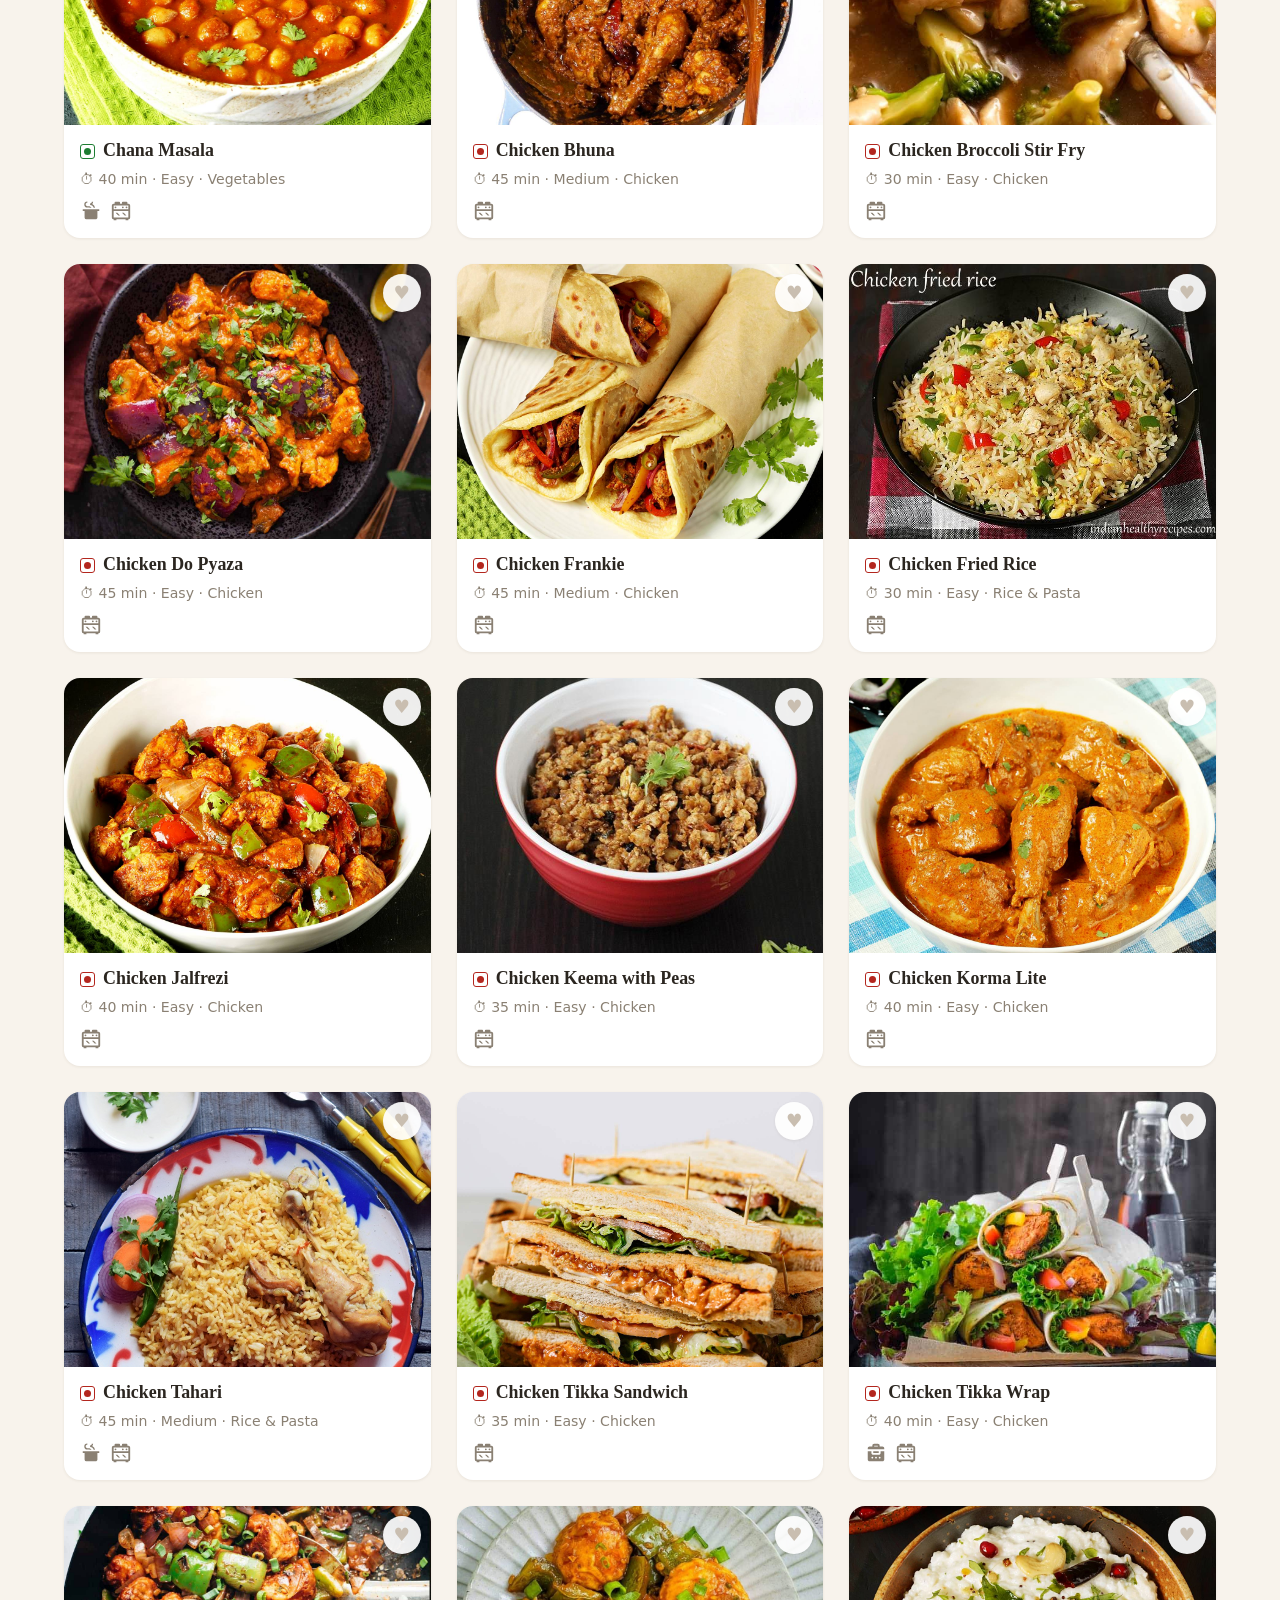
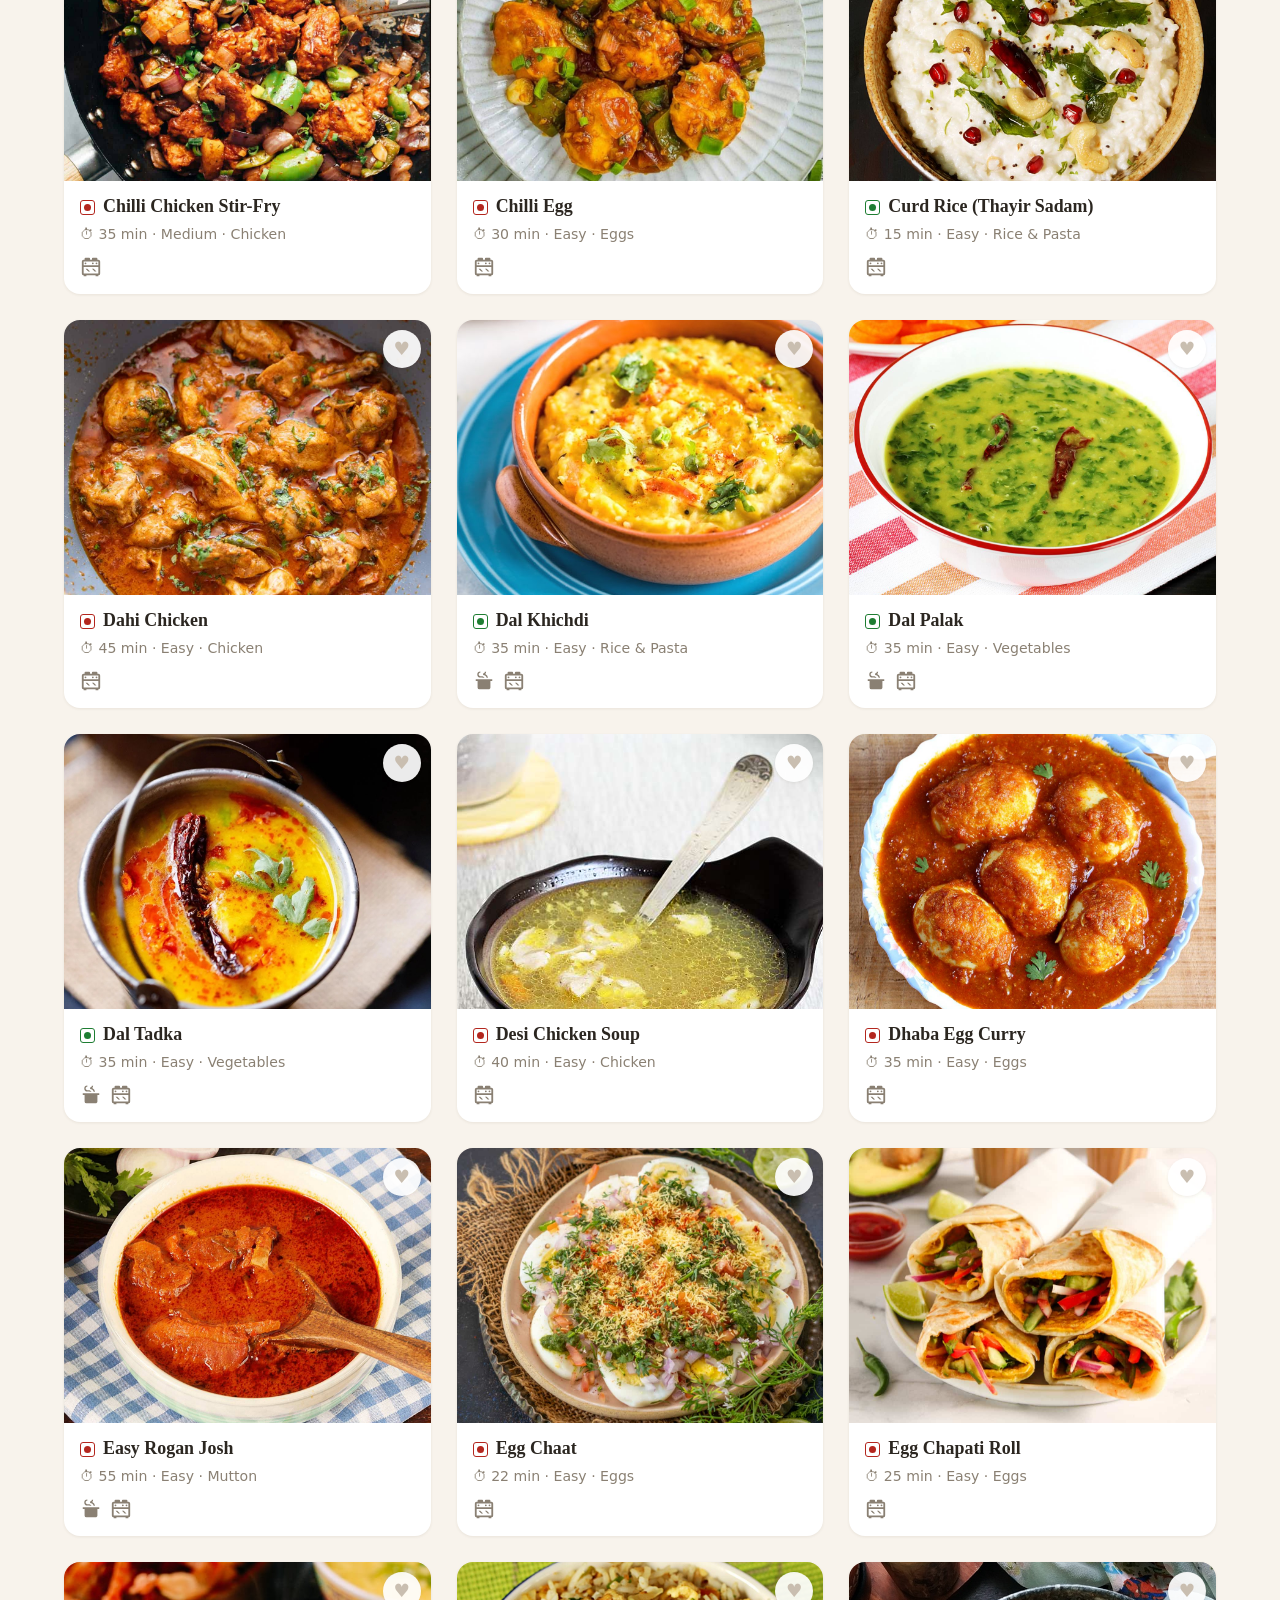
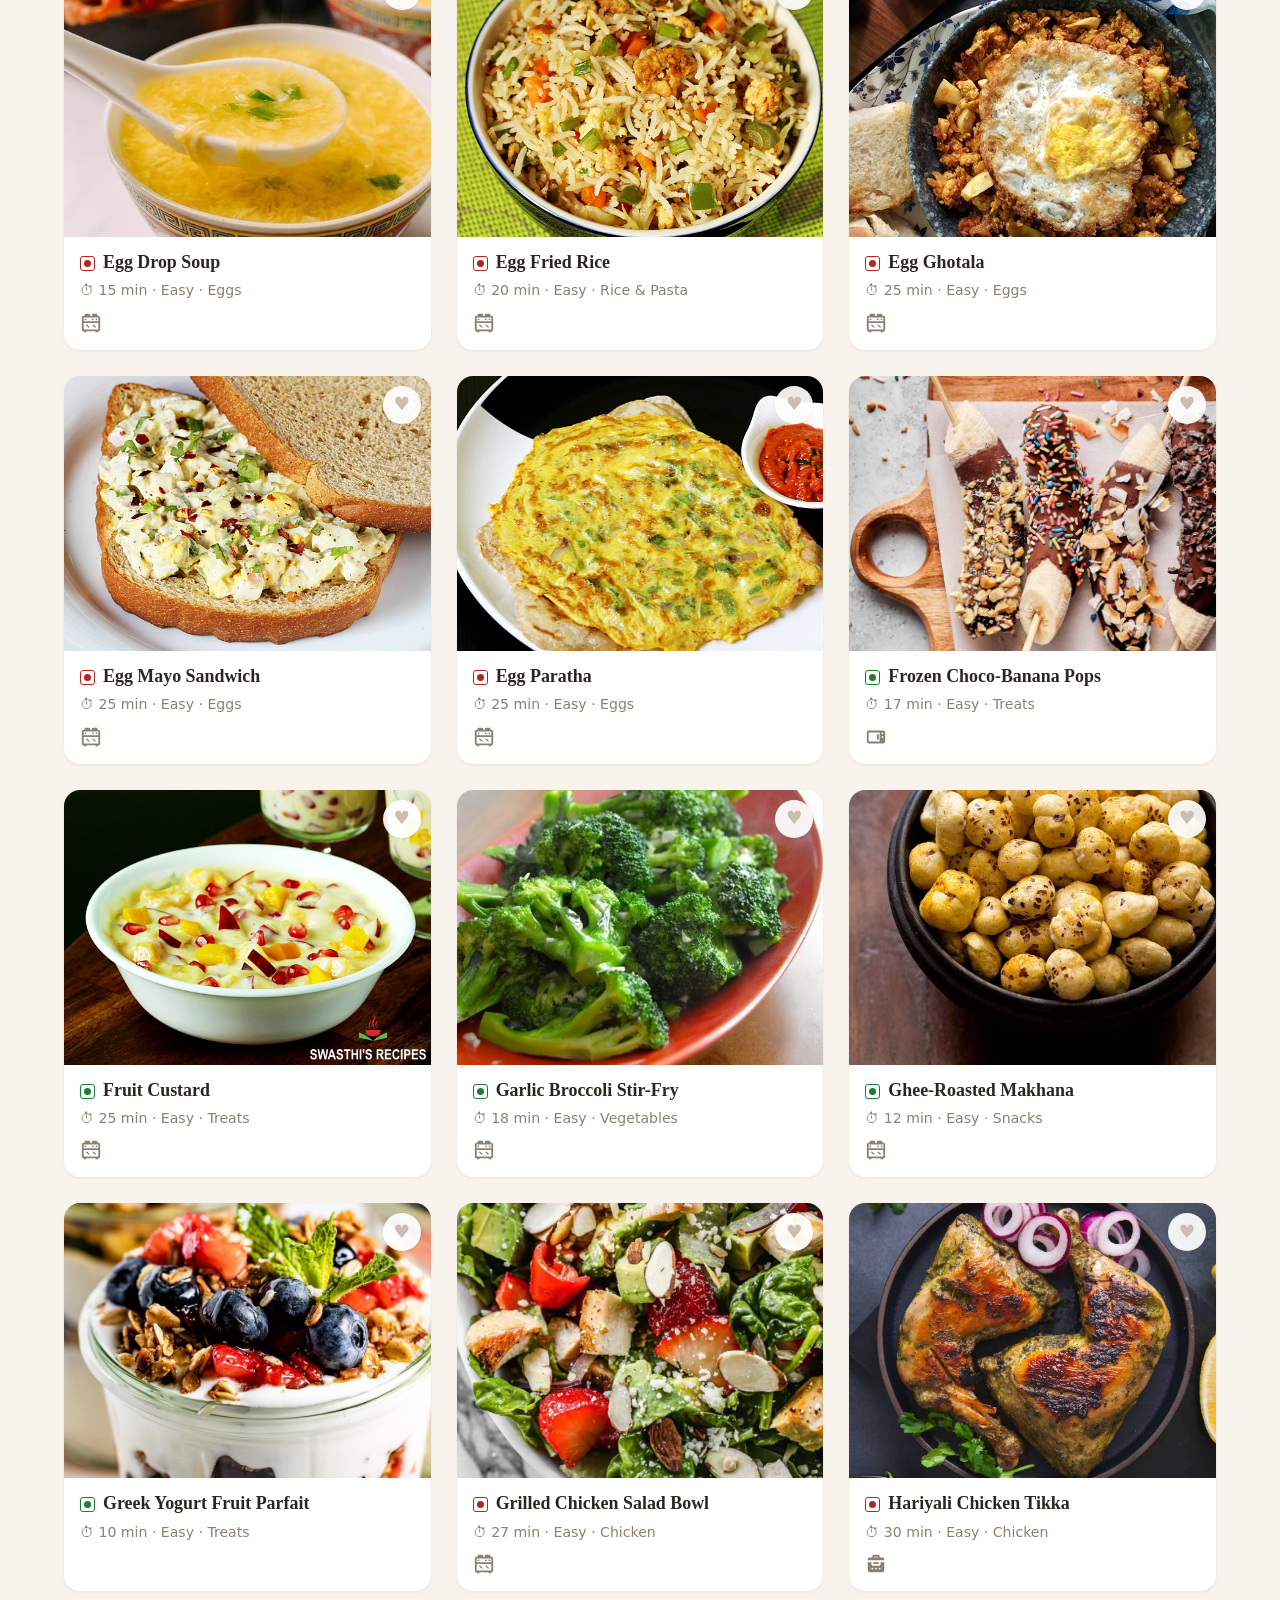
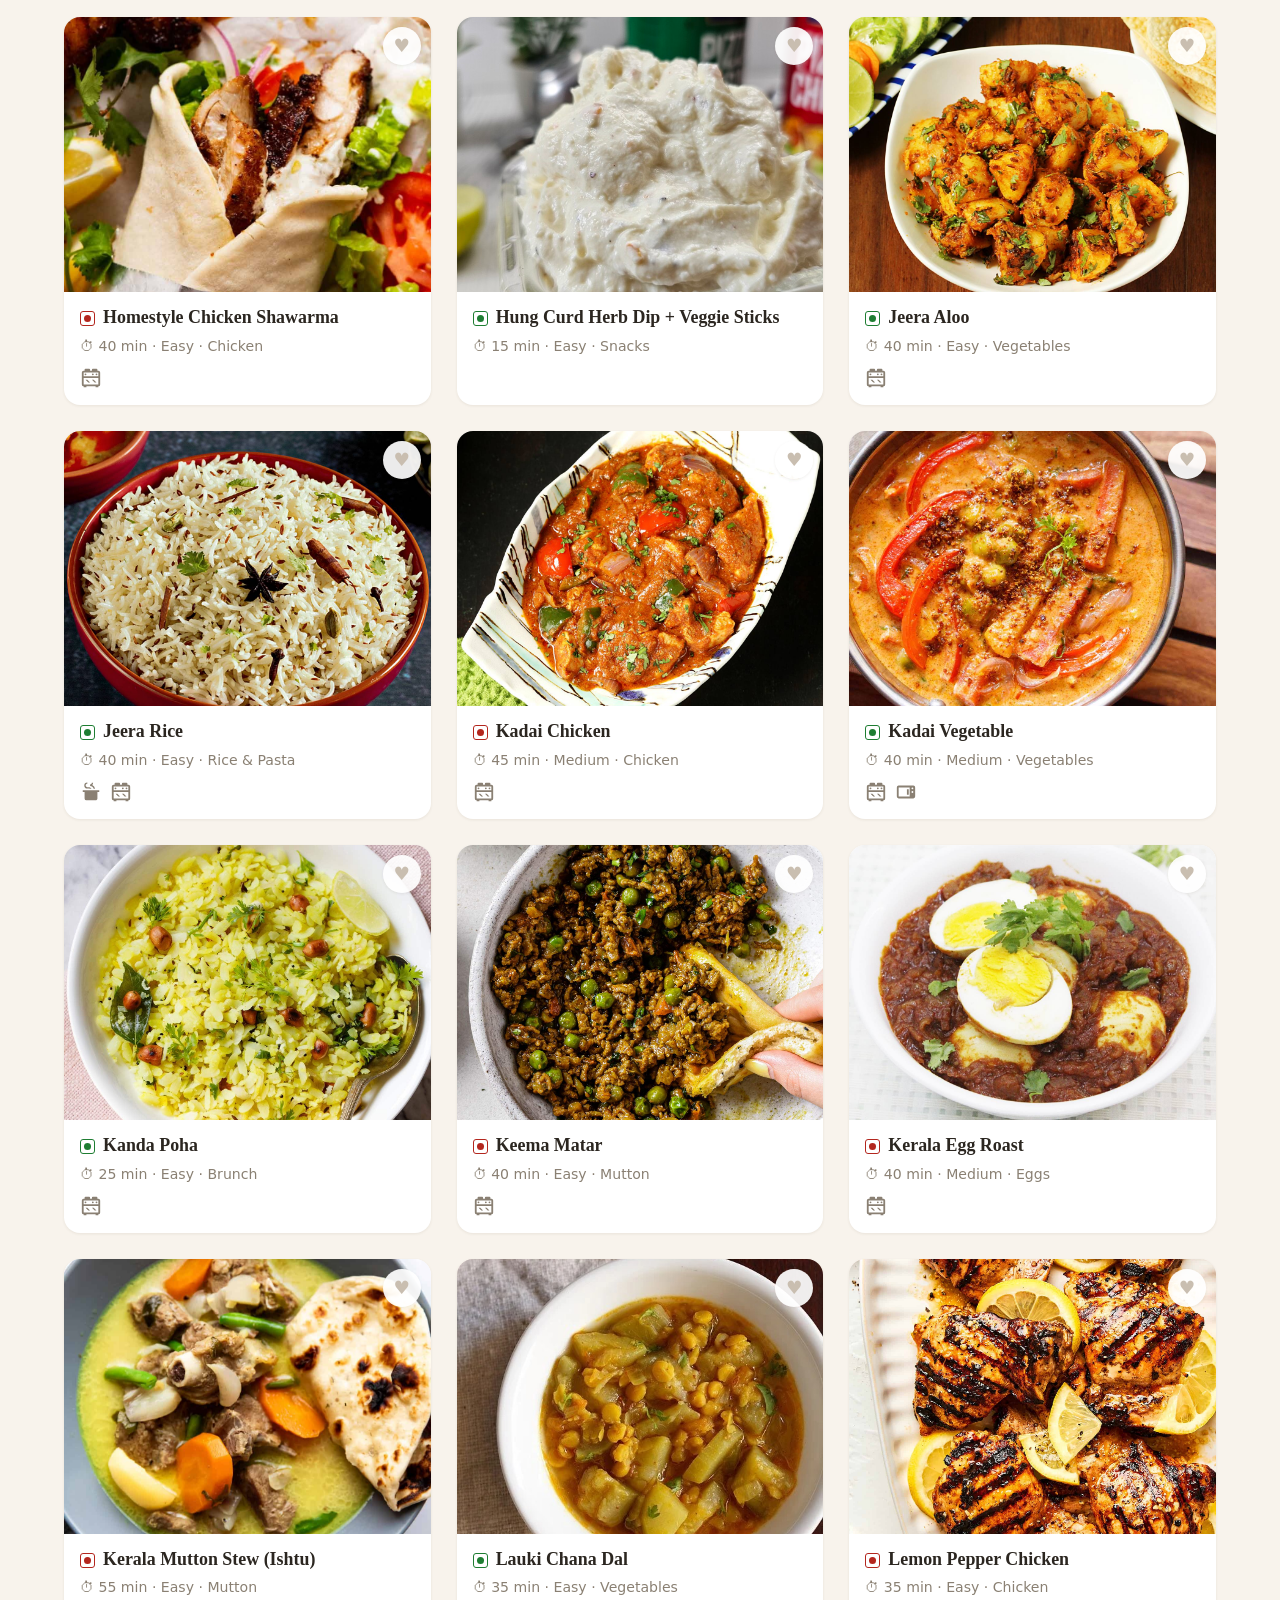
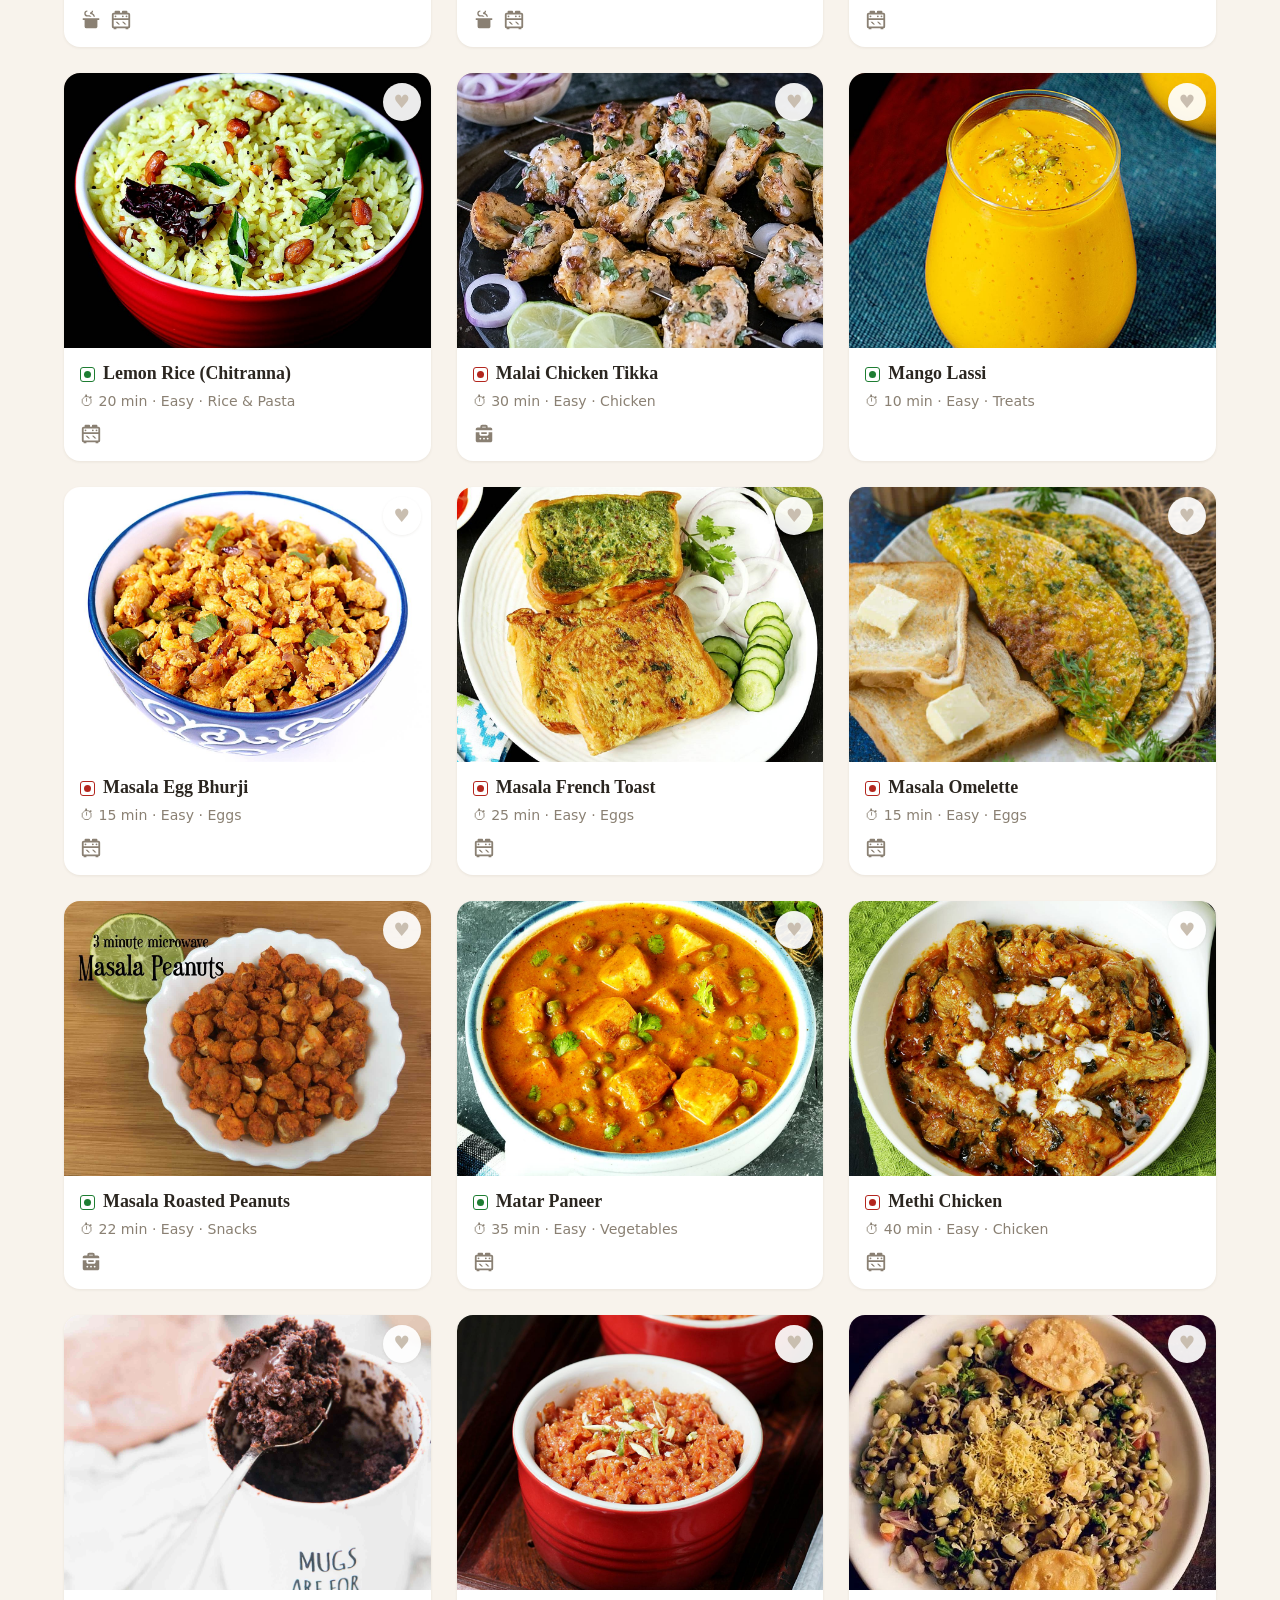
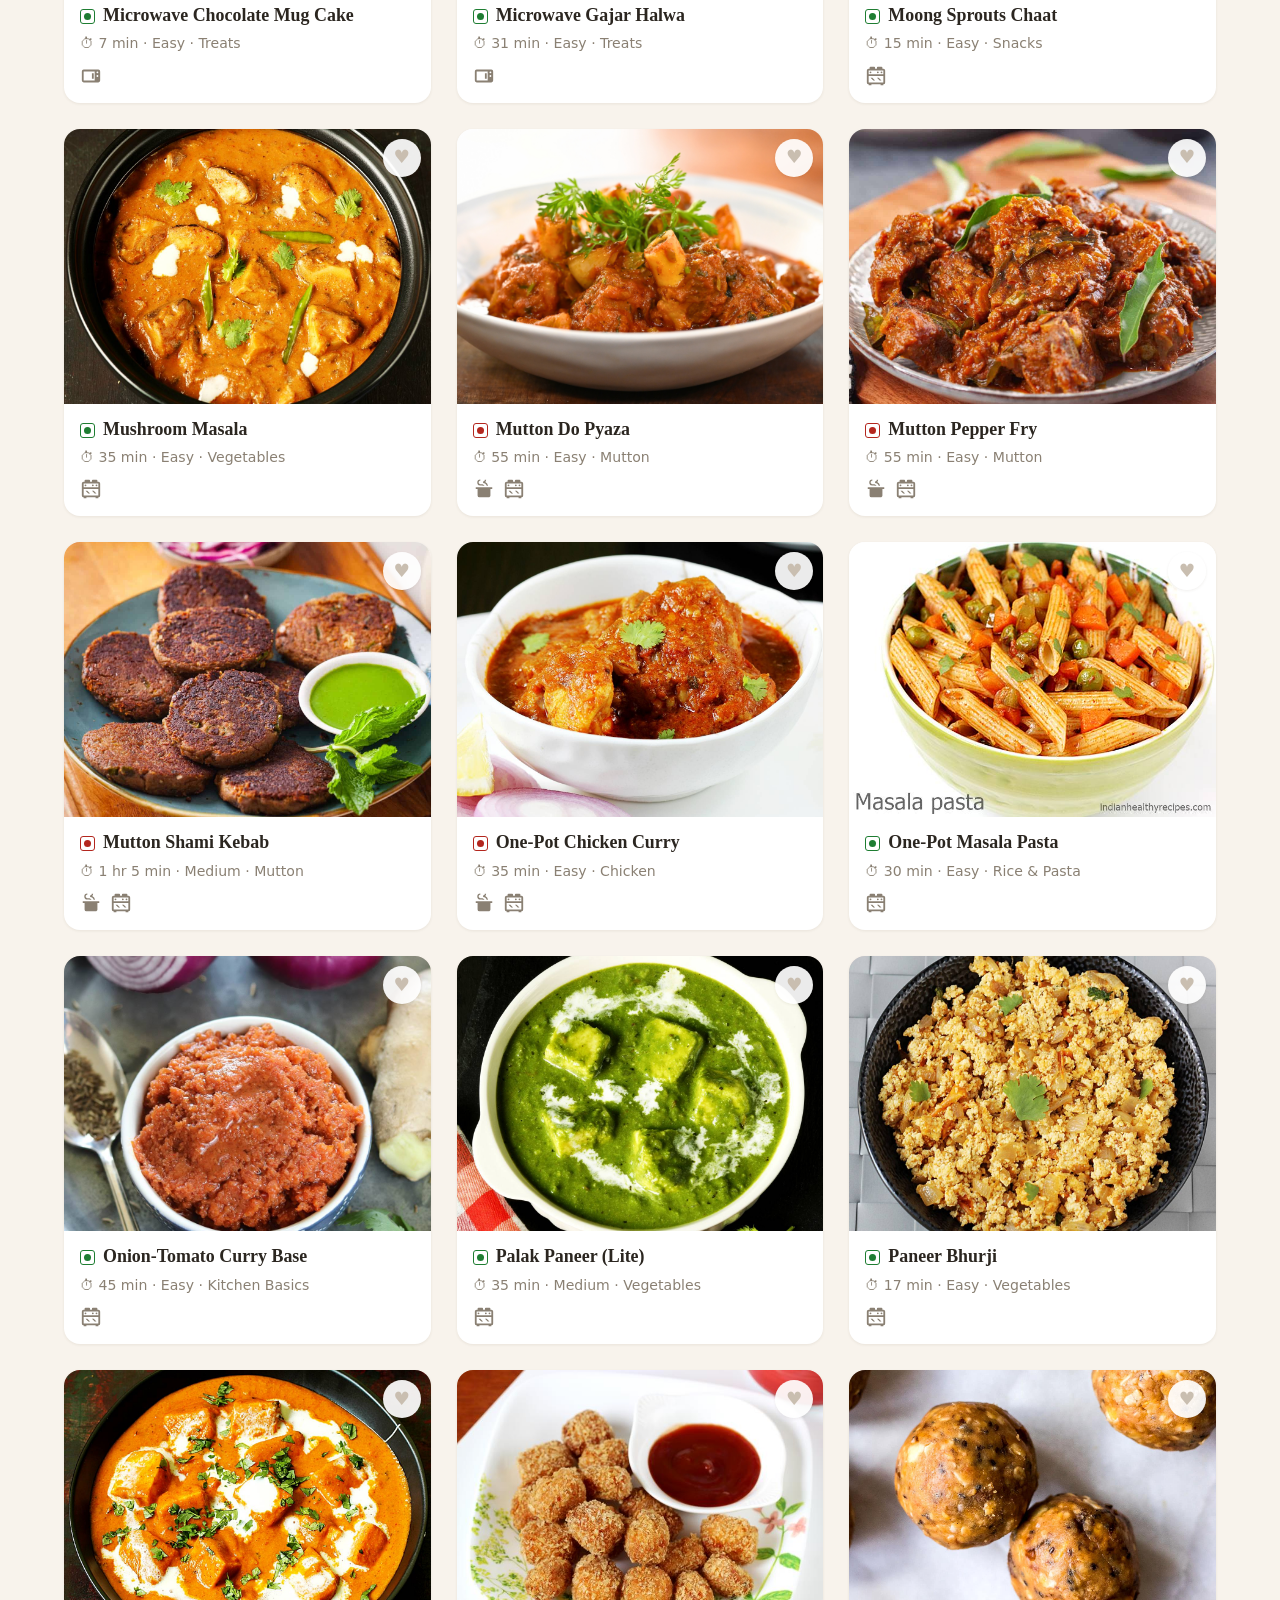
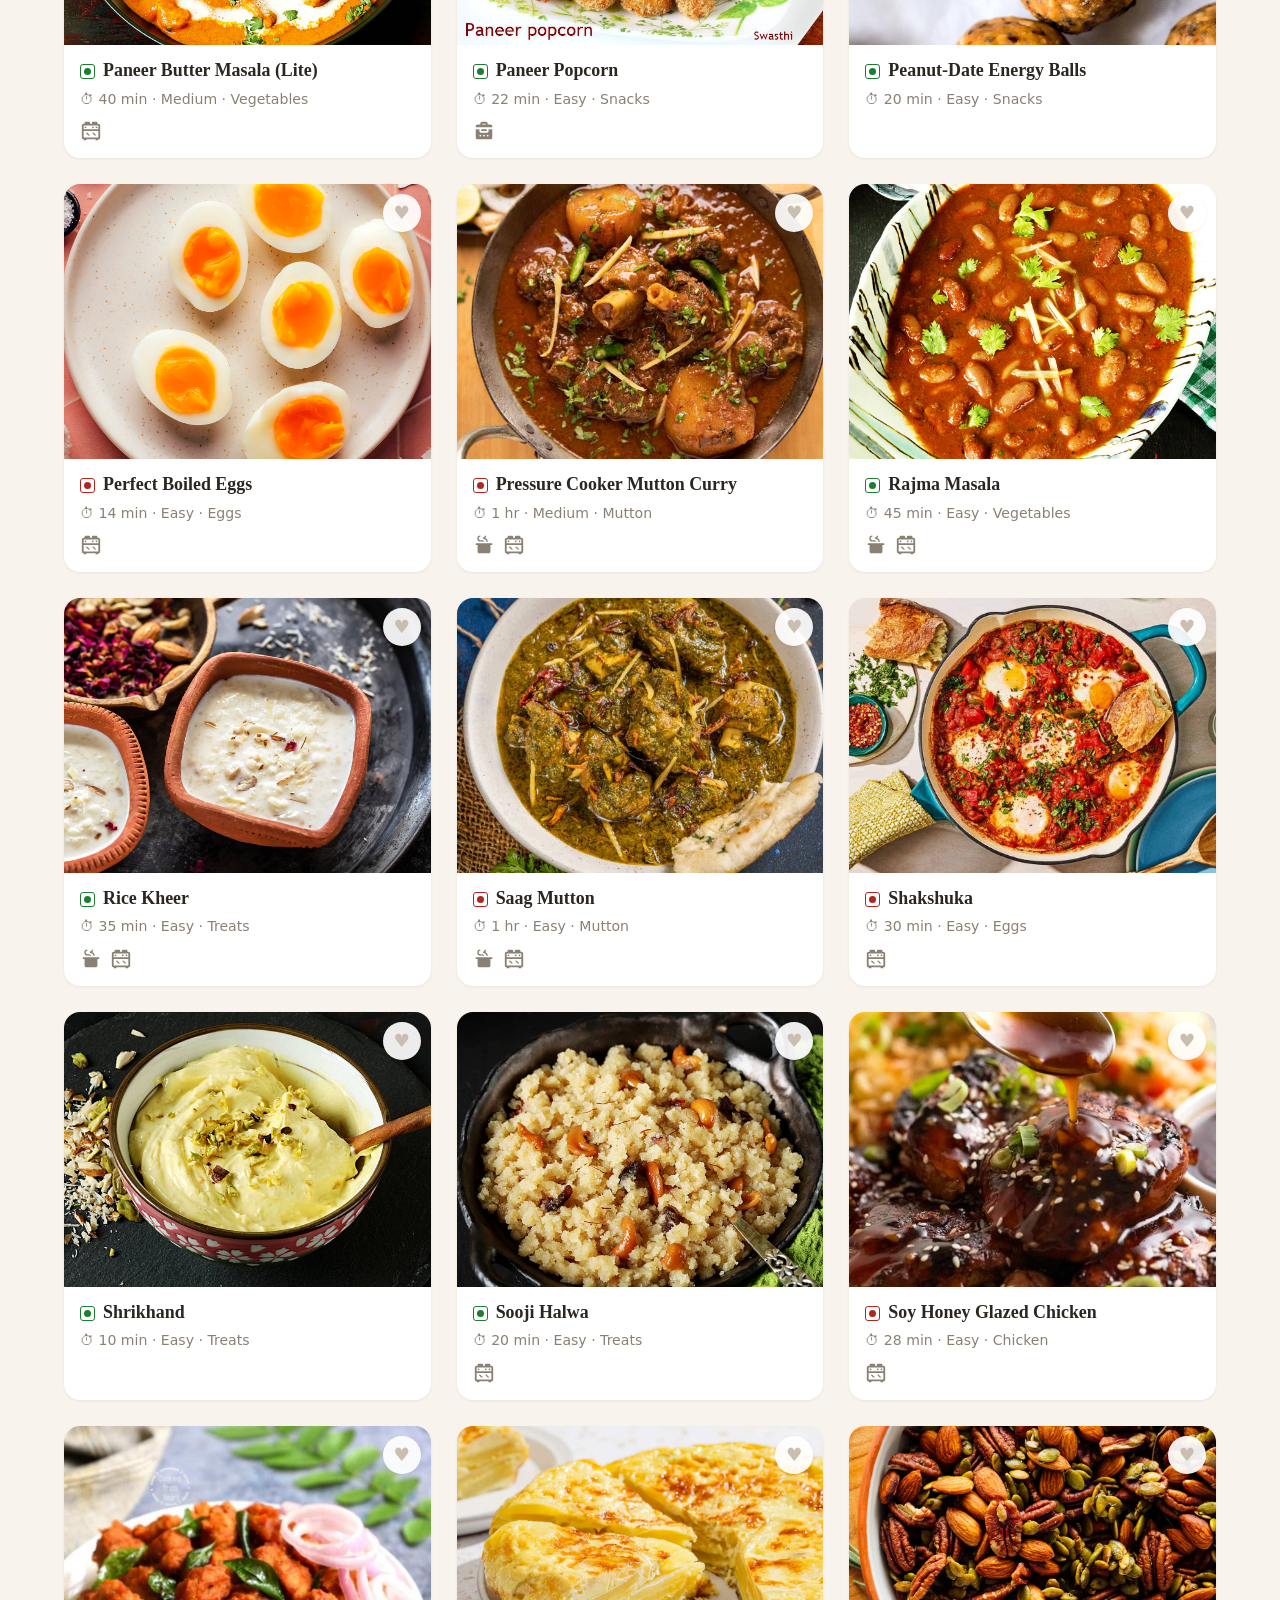
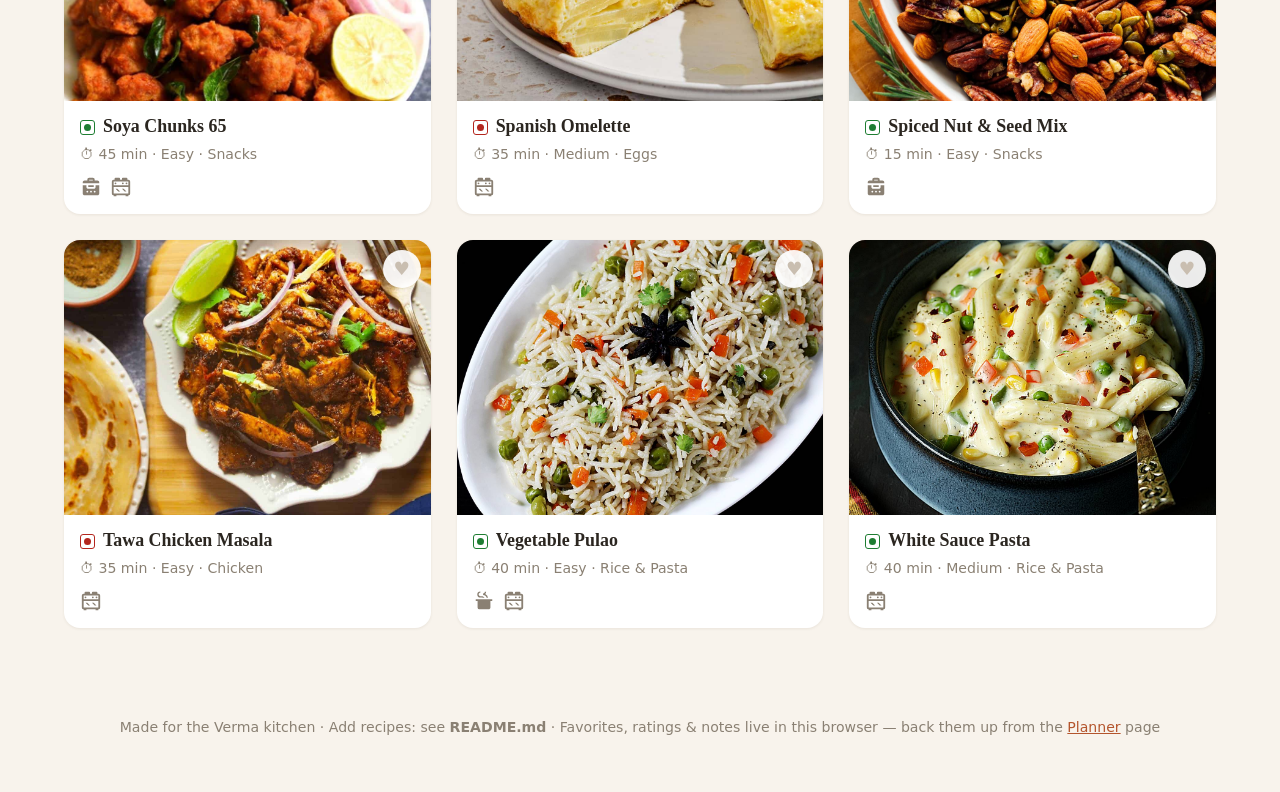
==== commit 7fa9c095: "added app support and service worker" ====
--- a/index.html
+++ b/index.html
@@ -5,6 +5,9 @@
 <meta name="viewport" content="width=device-width, initial-scale=1">
 <title>Verma Family Cookbook</title>
 <link rel="icon" type="image/svg+xml" href="images/favicon.svg">
+<link rel="manifest" href="manifest.webmanifest">
+<meta name="theme-color" content="#f8f3ec">
+<link rel="apple-touch-icon" href="images/apple-touch-icon.png">
 <link rel="stylesheet" href="css/style.css">
 </head>
 <body>
@@ -47,5 +50,6 @@
 <script src="recipes/manifest.js"></script>
 <script src="js/loader.js"></script>
 <script src="js/app.js"></script>
+<script src="js/update.js"></script>
 </body>
 </html>
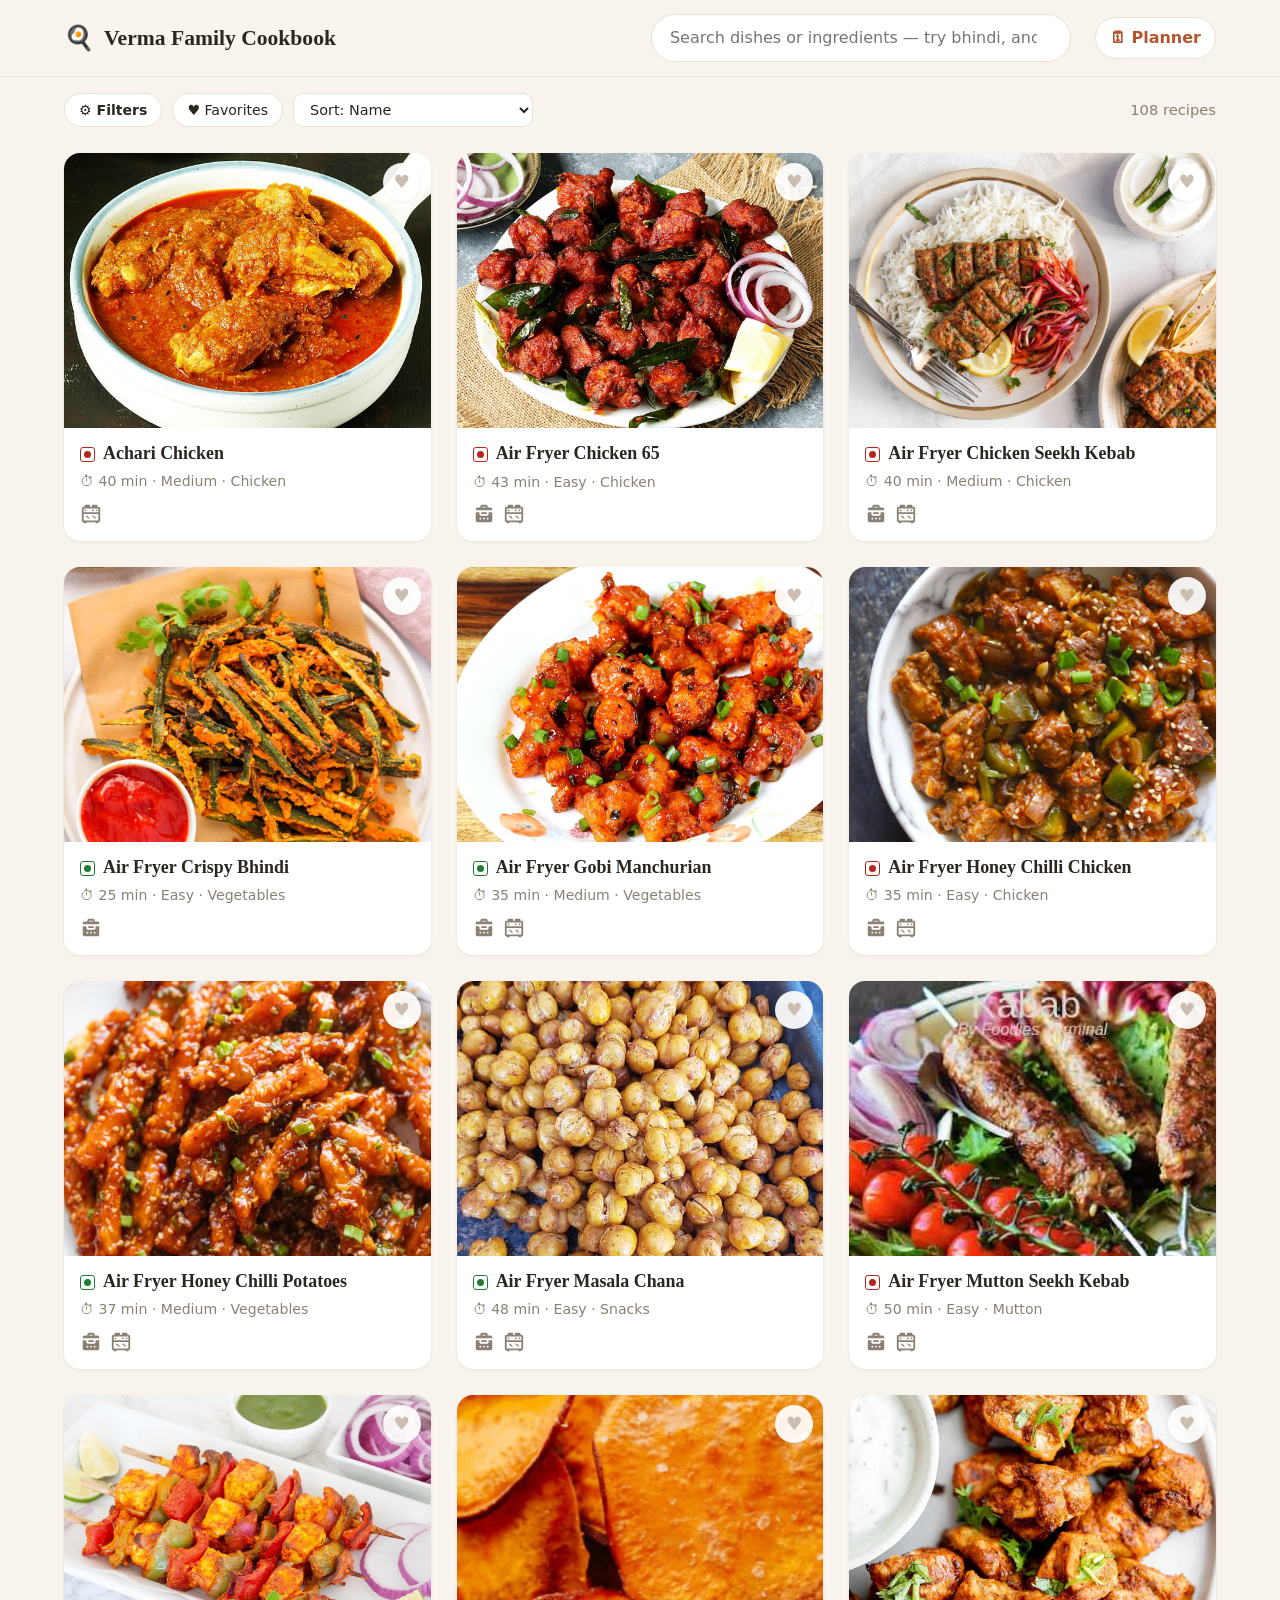
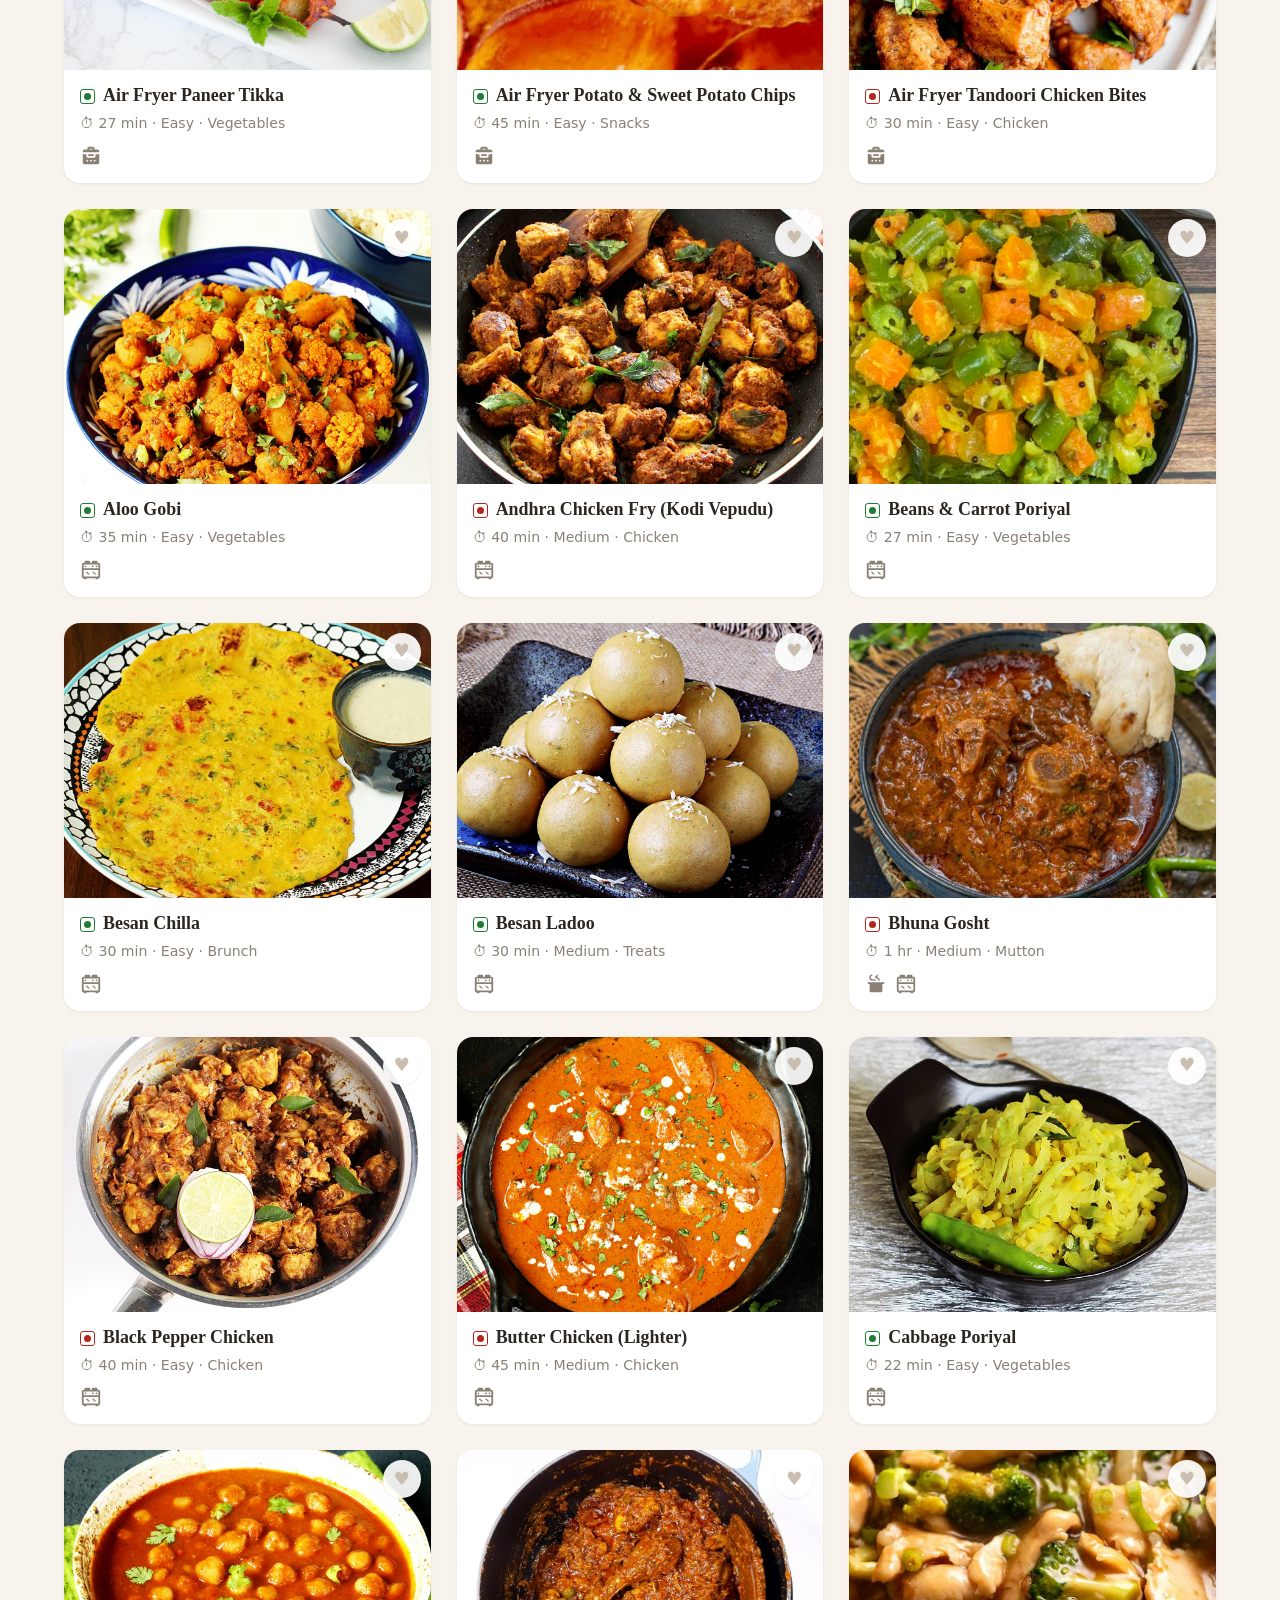
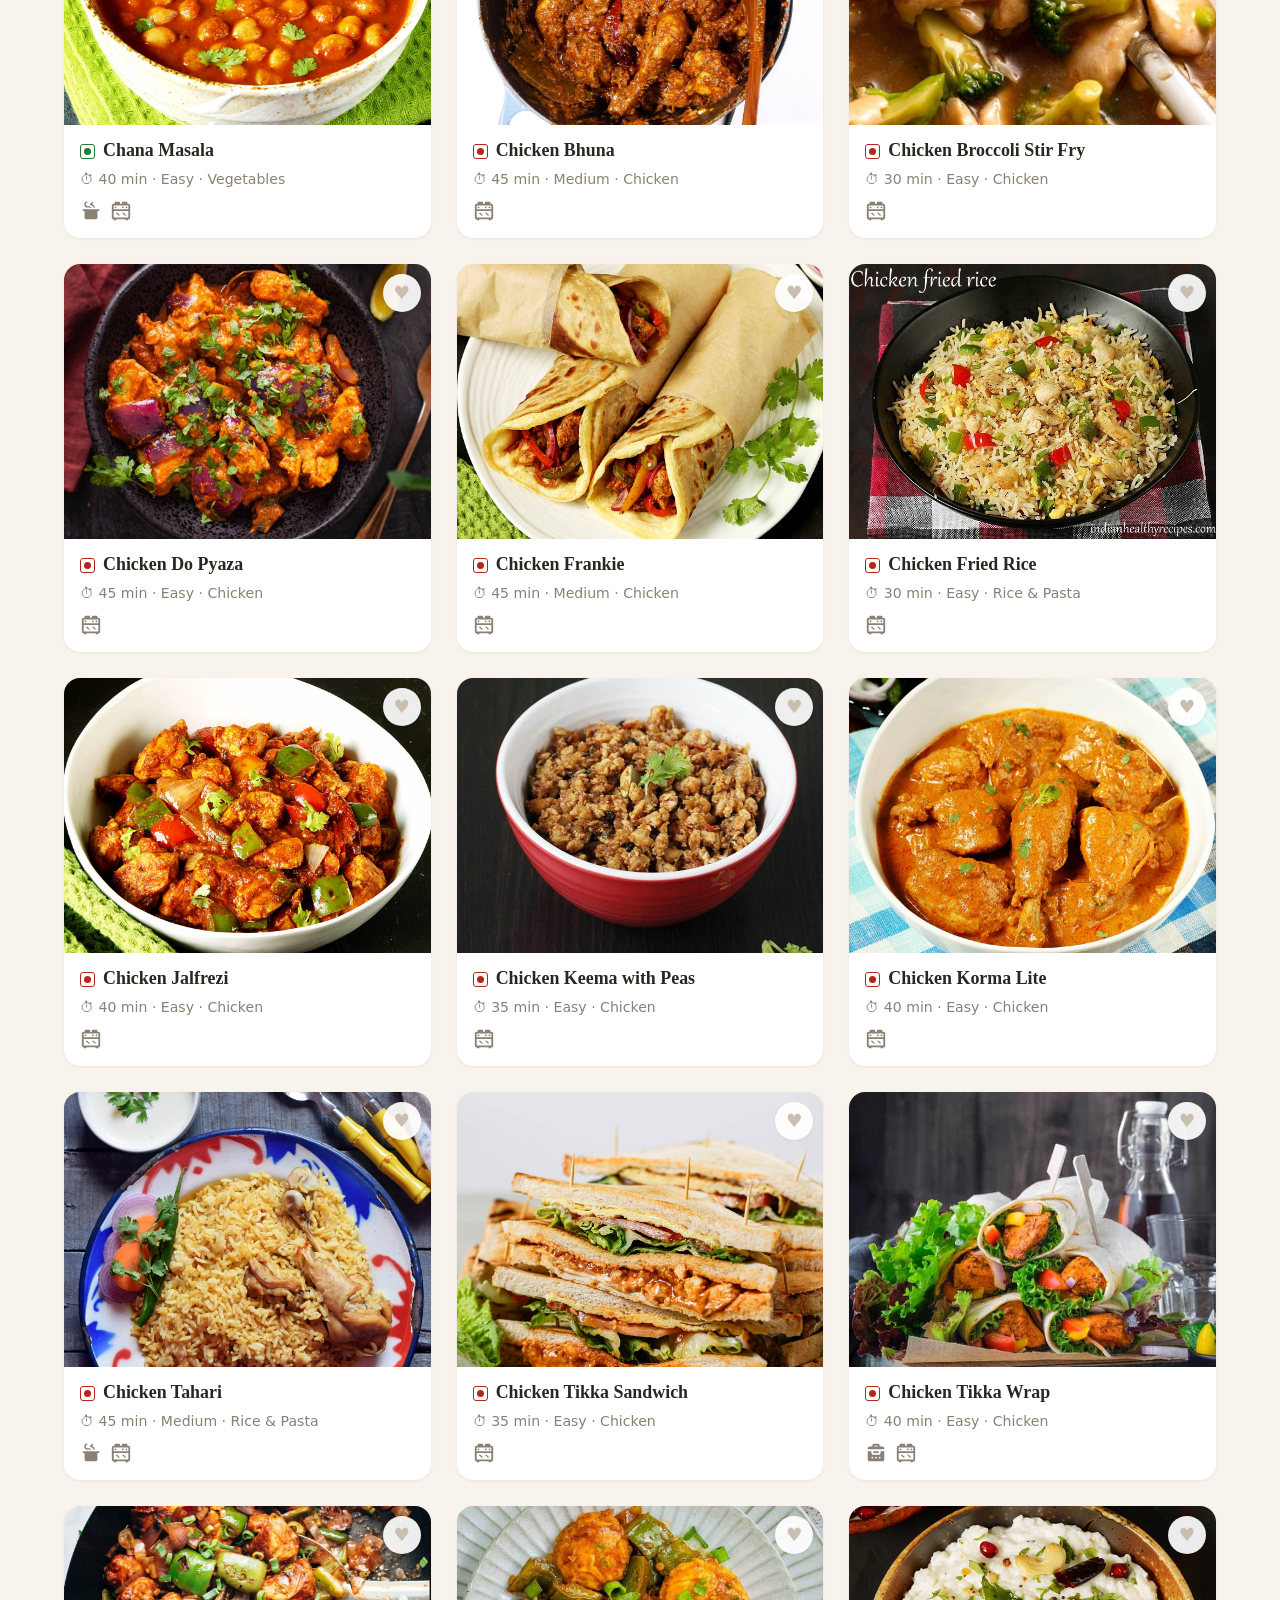
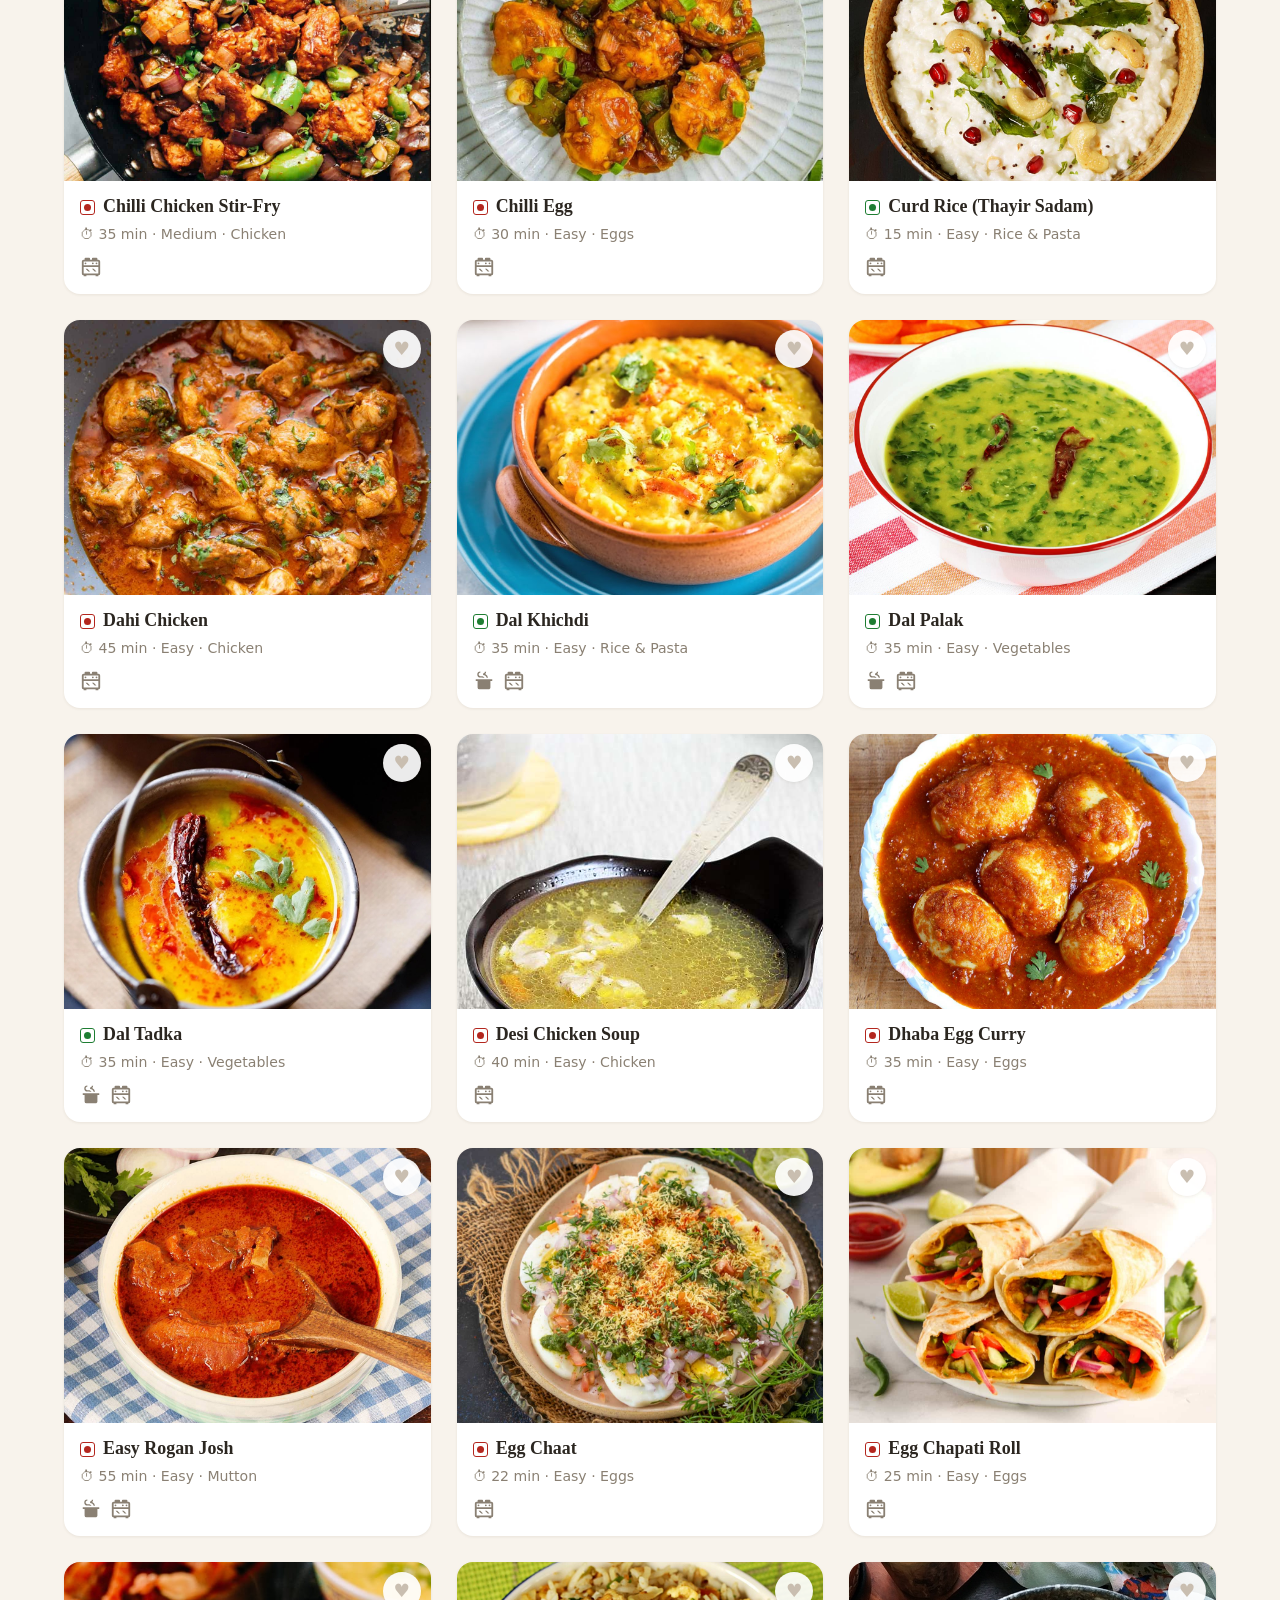
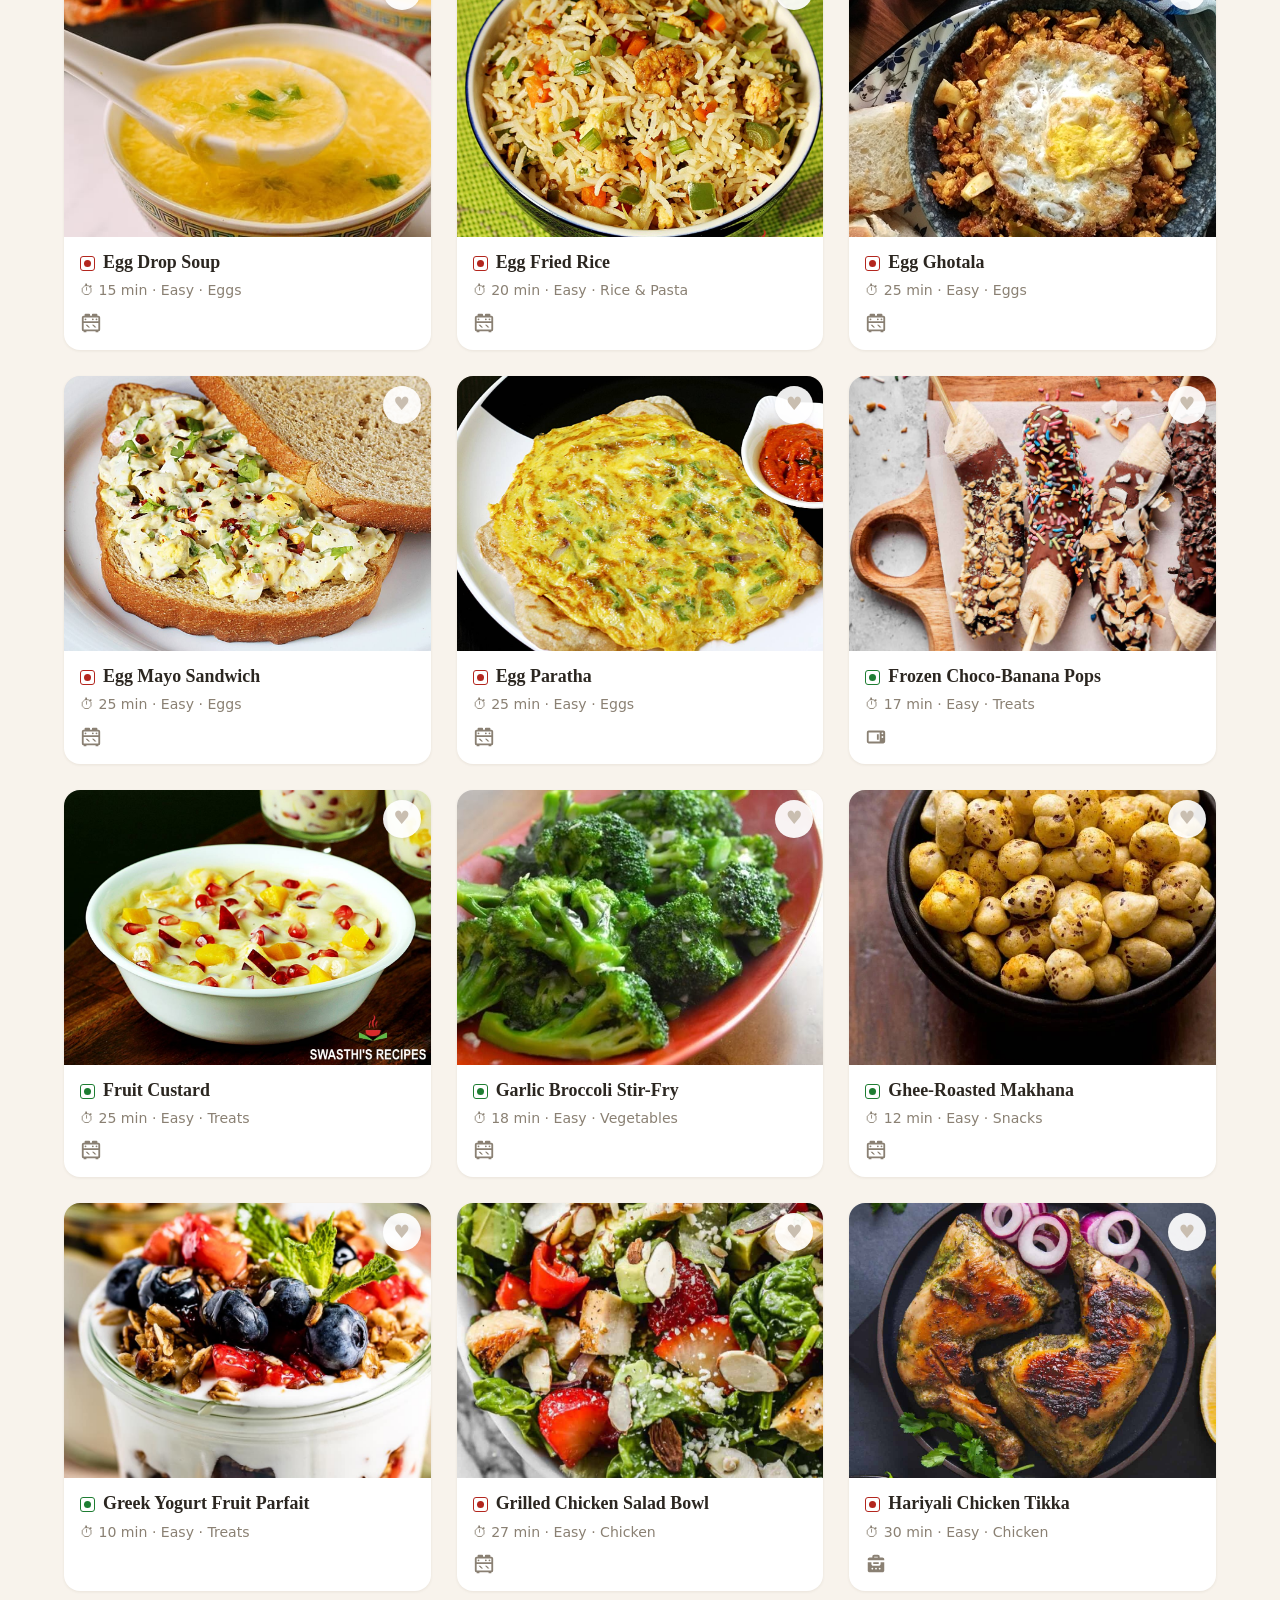
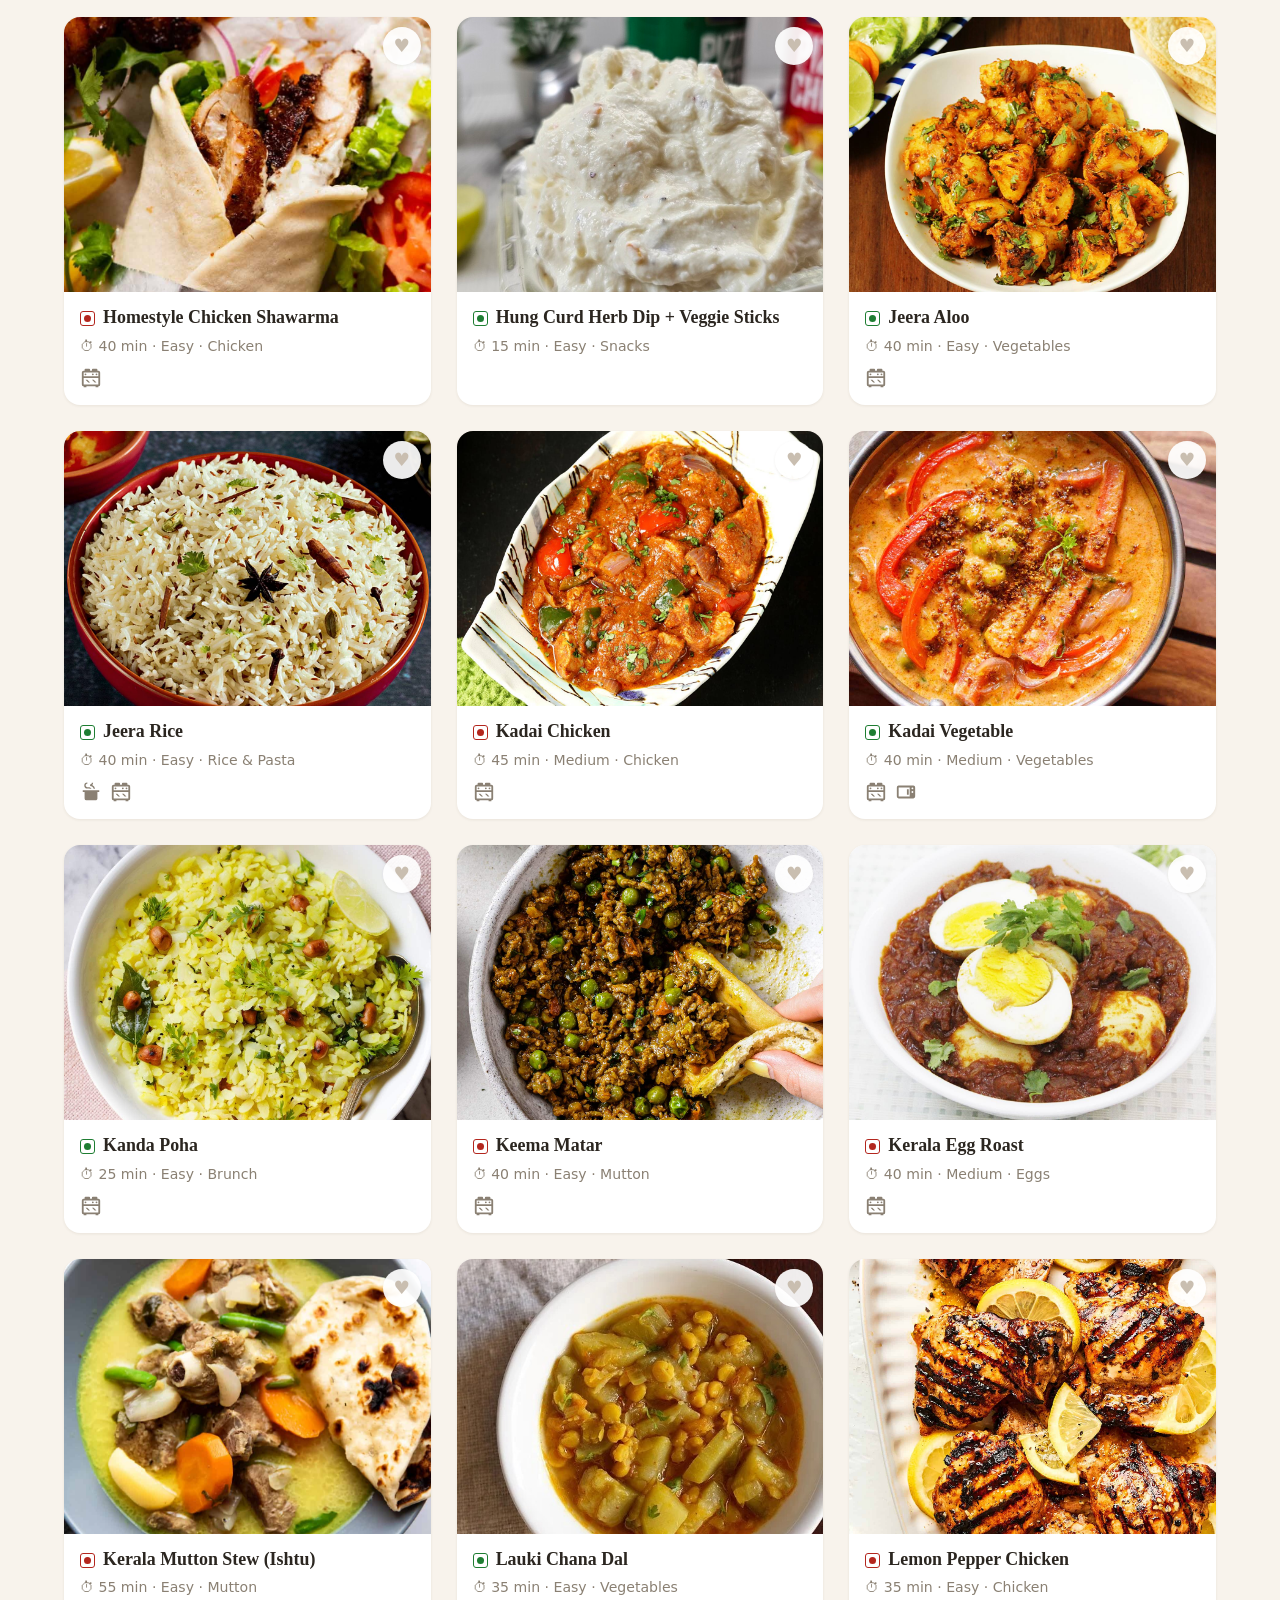
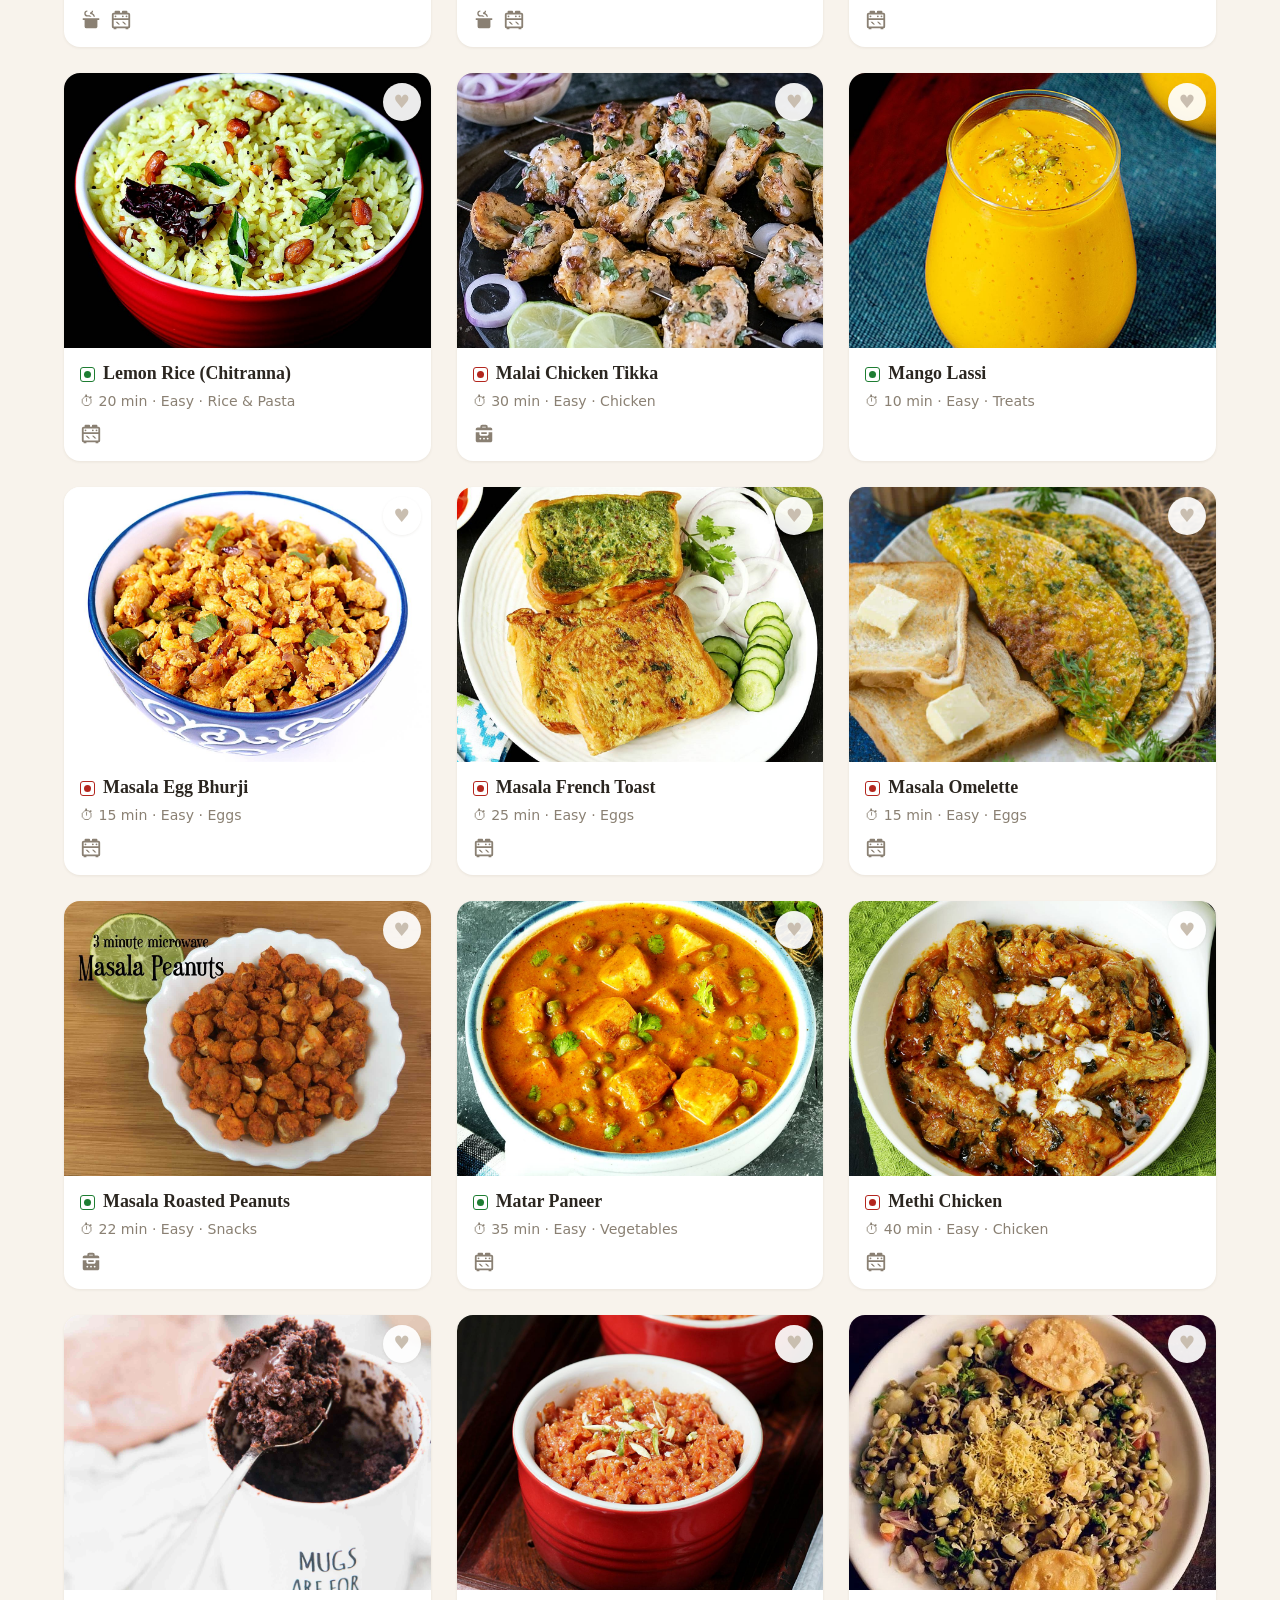
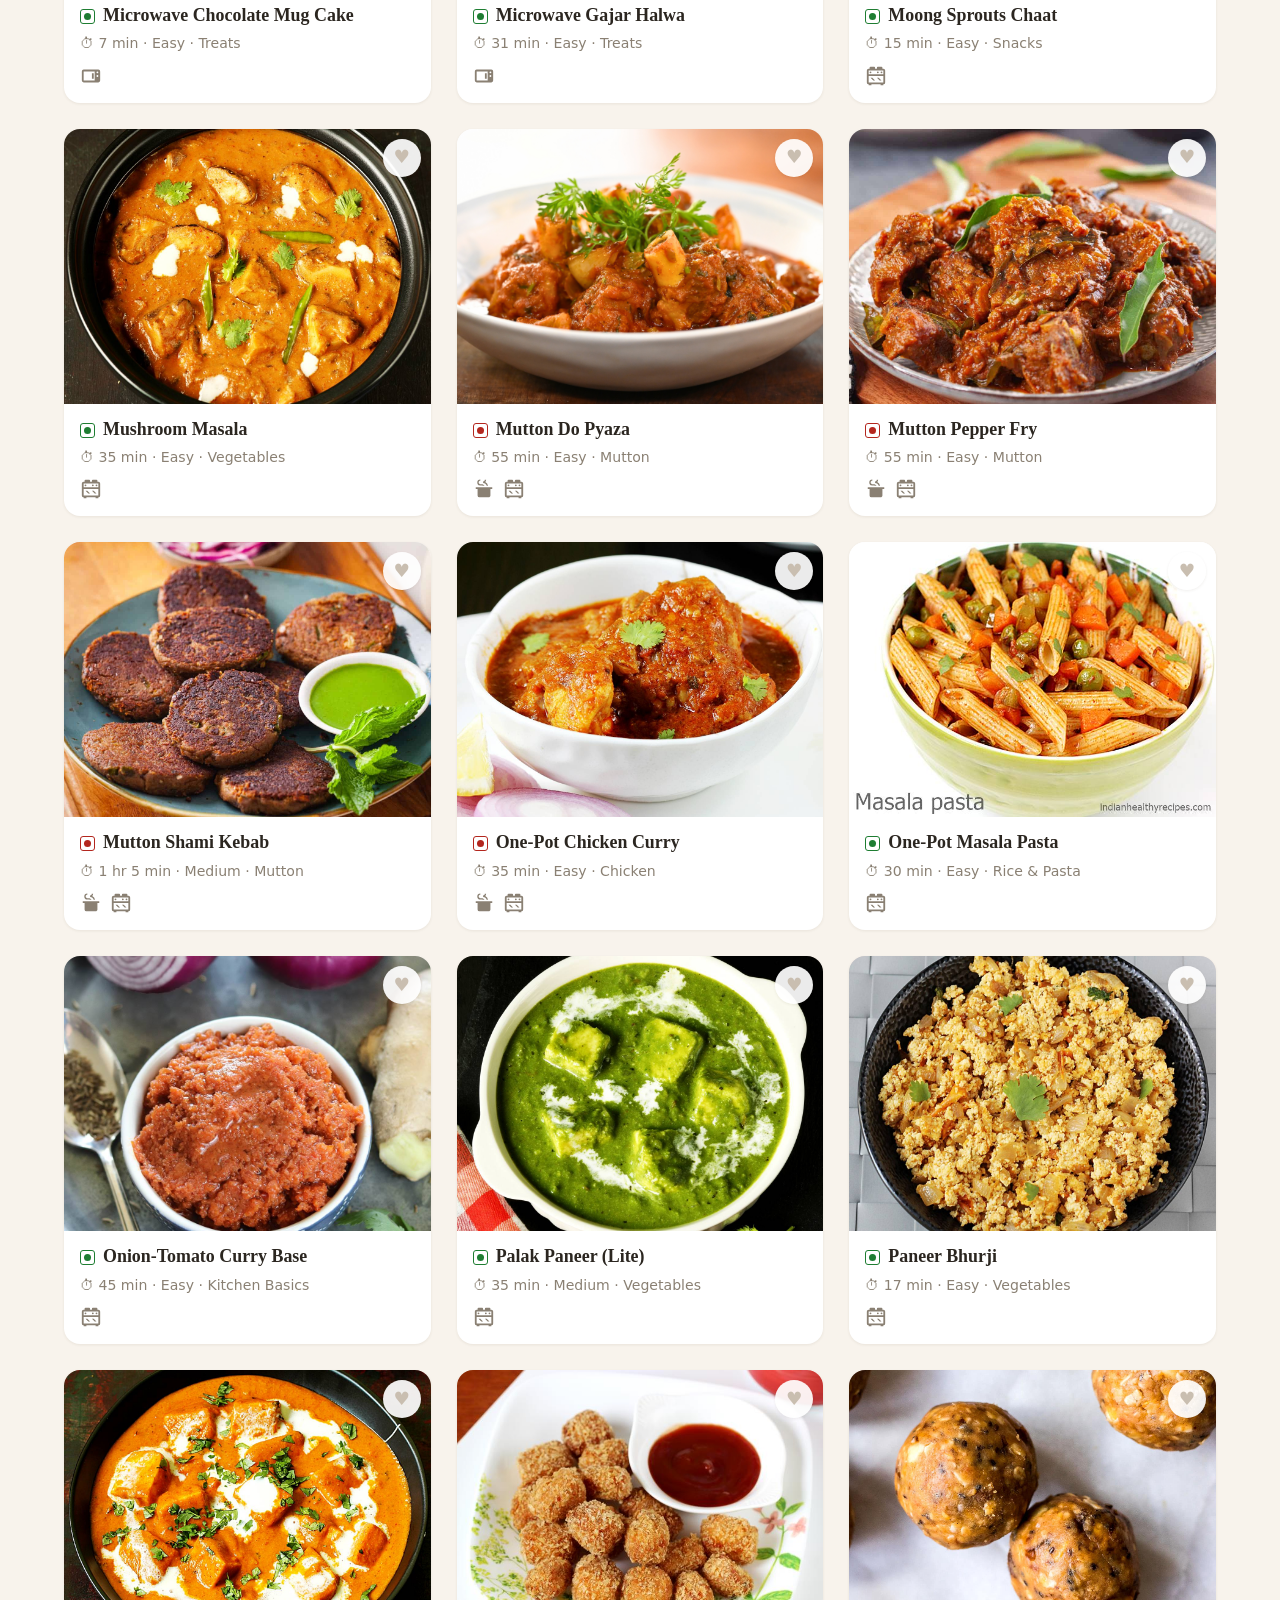
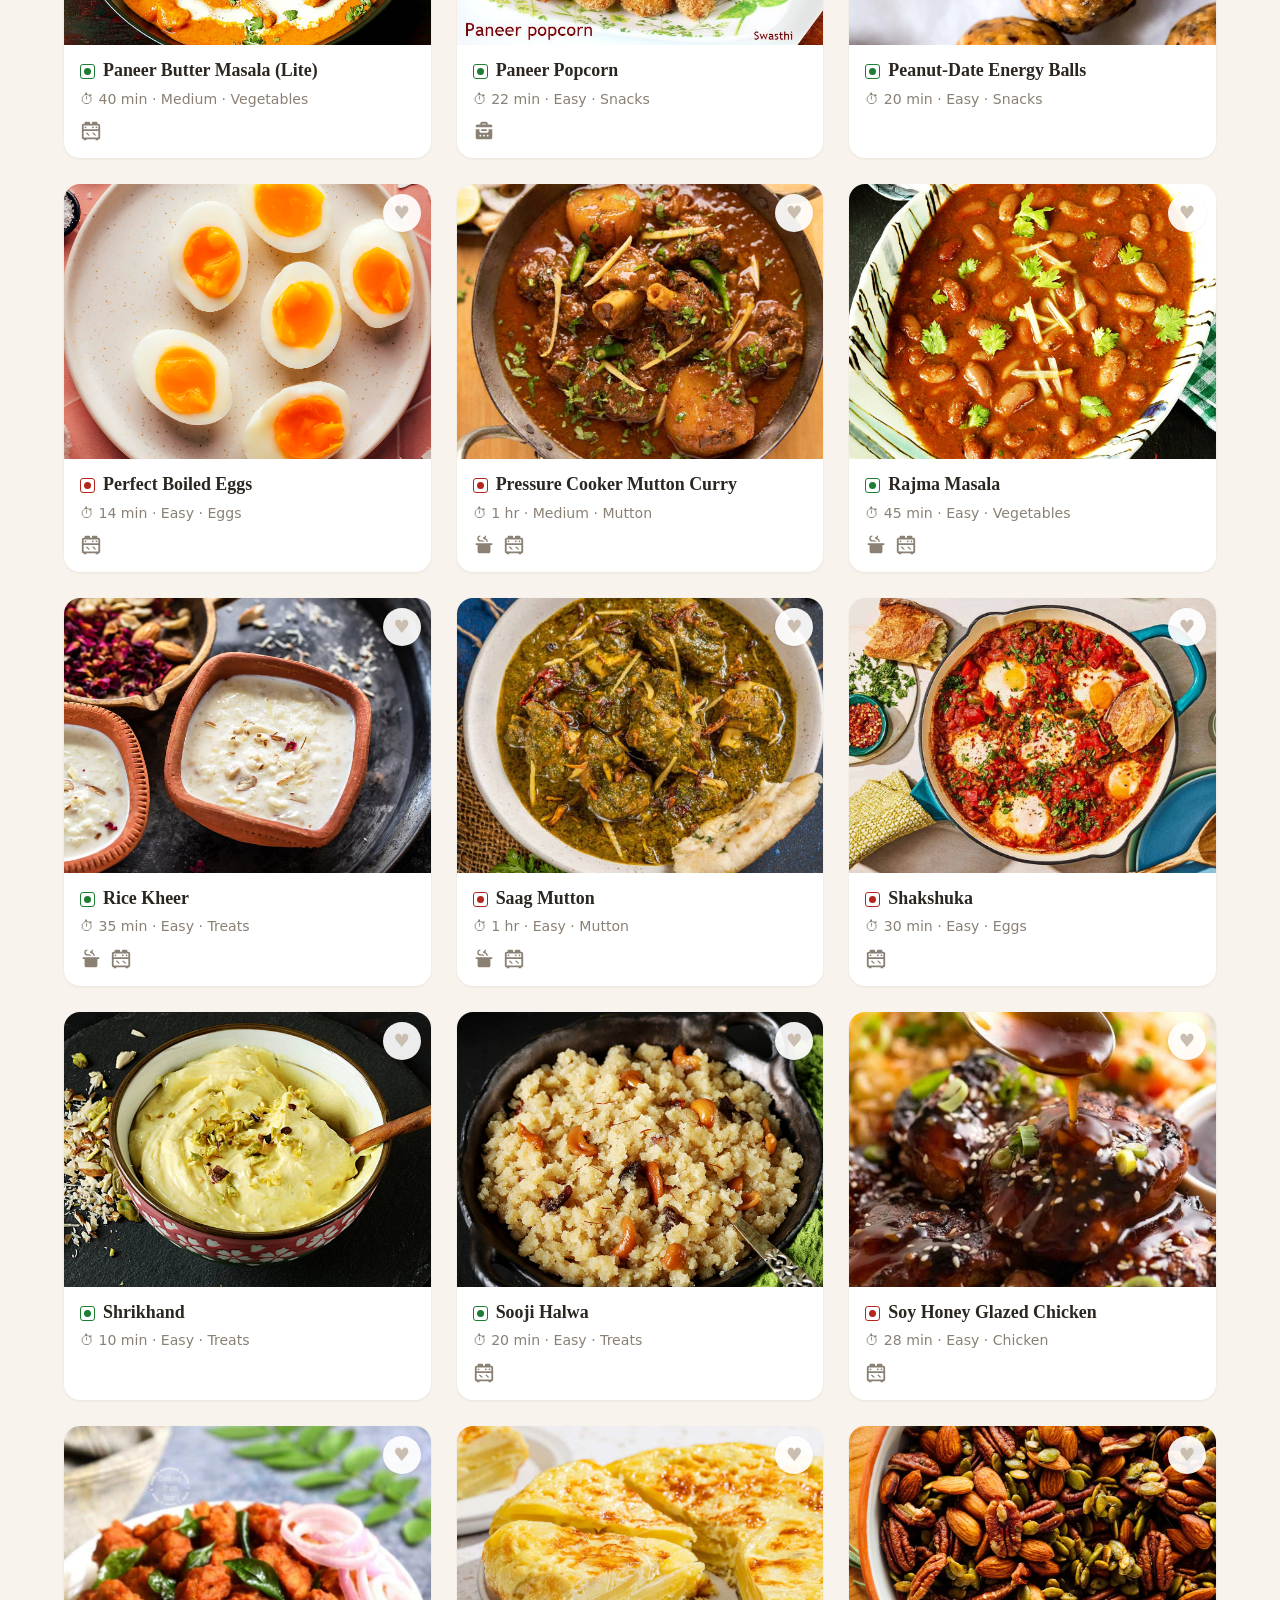
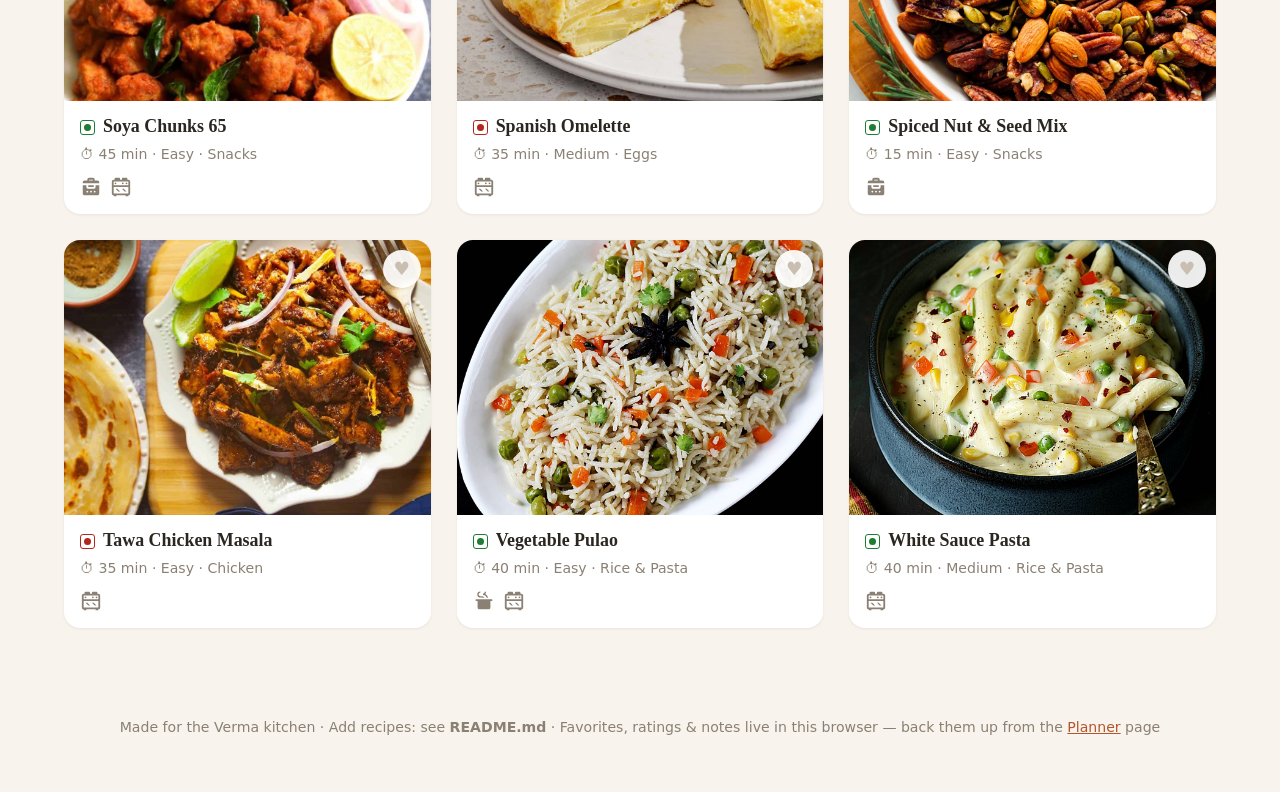
==== commit 9cda53ce: "noindex for web crawlers" ====
--- a/index.html
+++ b/index.html
@@ -7,6 +7,7 @@
 <link rel="icon" type="image/svg+xml" href="images/favicon.svg">
 <link rel="manifest" href="manifest.webmanifest">
 <meta name="theme-color" content="#f8f3ec">
+<meta name="robots" content="noindex, nofollow, noarchive, noimageindex">
 <link rel="apple-touch-icon" href="images/apple-touch-icon.png">
 <link rel="stylesheet" href="css/style.css">
 </head>
